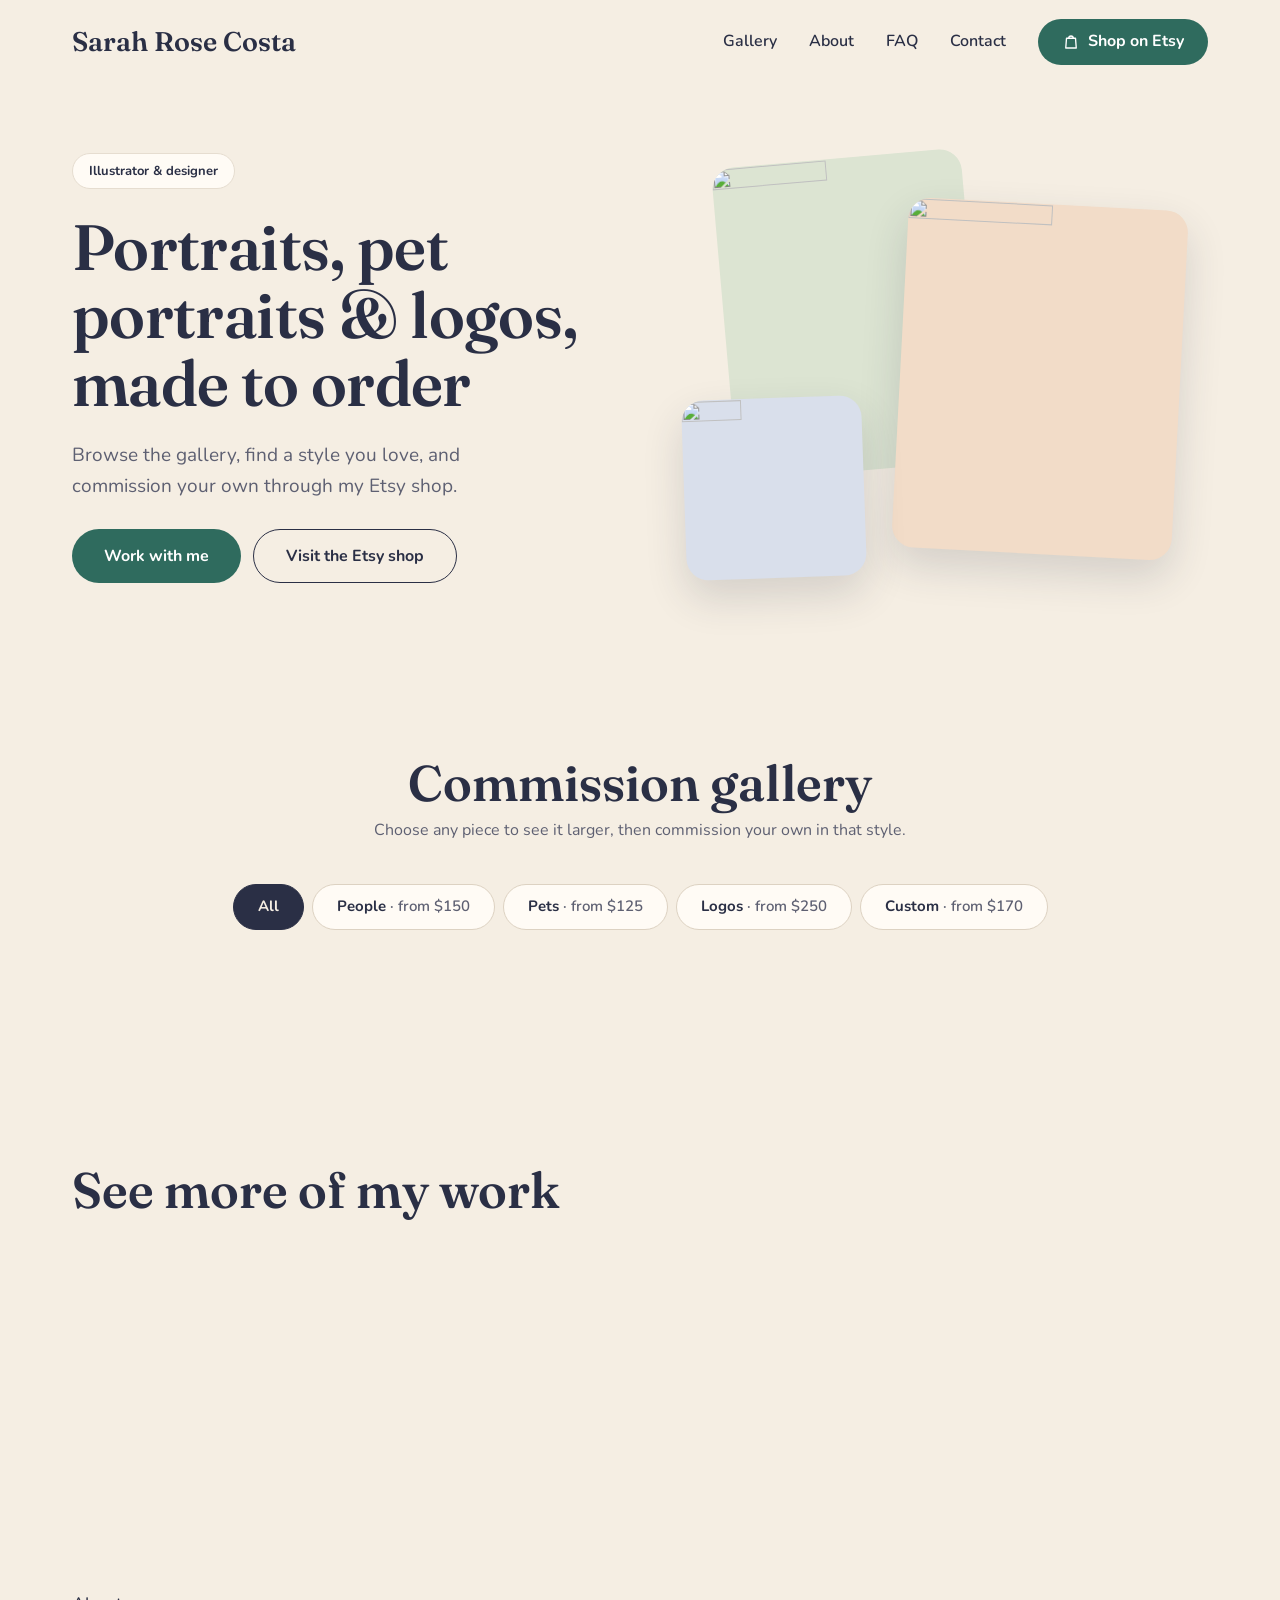
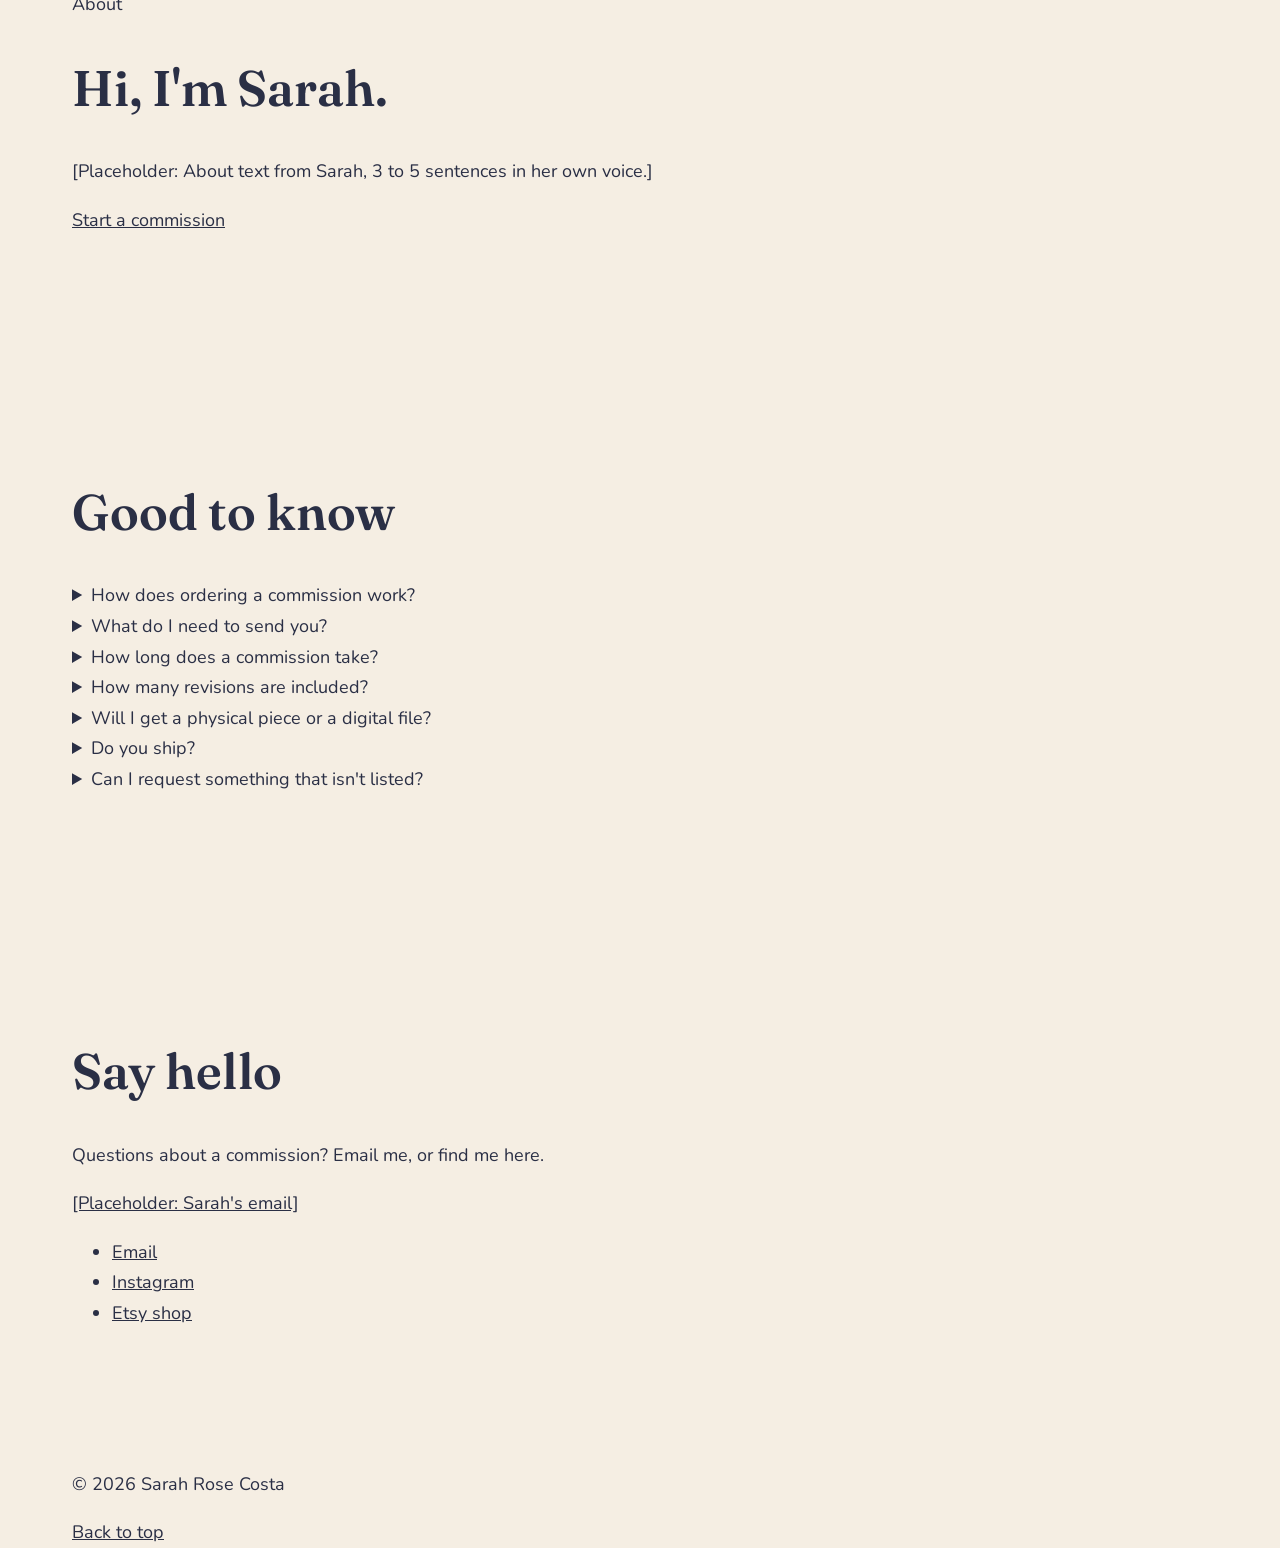
==== index.html @ 83756c1d "Milestone 7: lightbox Native <dialog> lightbox opened from gallery tiles with the filtered list. Com" ====
<!doctype html>
<html lang="en">
<head>
  <meta charset="utf-8">
  <meta name="viewport" content="width=device-width, initial-scale=1">
  <title>Sarah Rose Costa, Illustrator · Custom portraits, pet portraits &amp; logos</title>
  <meta name="description" content="Custom portraits, pet portraits and logos by illustrator Sarah Rose Costa. Browse examples and commission your own on Etsy.">
  <link rel="preconnect" href="https://fonts.googleapis.com">
  <link rel="preconnect" href="https://fonts.gstatic.com" crossorigin>
  <link rel="stylesheet" href="https://fonts.googleapis.com/css2?family=Fraunces:ital,wght@0,500;0,600;1,500&family=Nunito:wght@400;600;700&display=swap">
  <link rel="stylesheet" href="css/tokens.css">
  <link rel="stylesheet" href="css/styles.css">
  <script type="module" src="js/main.js"></script>
</head>
<body>
  <a class="skip-link" href="#gallery">Skip to gallery</a>

  <header class="site-header">
    <a class="wordmark" href="#top">Sarah Rose Costa</a>
    <button class="menu-button" type="button" aria-label="Menu" aria-expanded="false" aria-controls="site-nav">
      <svg class="icon-open" width="22" height="22" viewBox="0 0 24 24" fill="none" stroke="currentColor" stroke-width="2" stroke-linecap="round" aria-hidden="true"><path d="M4 7h16"/><path d="M4 12h16"/><path d="M4 17h16"/></svg>
      <svg class="icon-close" width="22" height="22" viewBox="0 0 24 24" fill="none" stroke="currentColor" stroke-width="2" stroke-linecap="round" aria-hidden="true"><path d="M6 6l12 12"/><path d="M18 6L6 18"/></svg>
    </button>
    <nav class="site-nav" id="site-nav" aria-label="Sections">
      <ul>
        <li><a href="#gallery">Gallery</a></li>
        <li><a href="#about">About</a></li>
        <li><a href="#faq">FAQ</a></li>
        <li><a href="#contact">Contact</a></li>
      </ul>
    </nav>
    <a class="btn btn-primary shop-link" href="#" target="_blank" rel="noopener" aria-label="Shop on Etsy (opens in a new tab)">
      <svg class="shop-extra" width="18" height="18" viewBox="0 0 24 24" fill="none" stroke="currentColor" stroke-width="1.8" stroke-linecap="round" stroke-linejoin="round" aria-hidden="true"><path d="M6 7h12l1 13H5L6 7z"/><path d="M9 7a3 3 0 0 1 6 0"/></svg>
      <span>Shop<span class="shop-extra"> on Etsy</span></span>
    </a>
  </header>

  <main>
    <!-- No id="top" here: #top links rely on the browser's built-in "top of page" -->
    <section class="hero">
      <div class="hero-text">
        <p class="eyebrow">Illustrator &amp; designer</p>
        <h1>Portraits, pet portraits &amp; logos, made to order</h1>
        <p class="hero-lead">Browse the gallery, find a style you love, and commission your own through my Etsy shop.</p>
        <div class="hero-buttons">
          <a class="btn btn-primary" href="#about">Work with me</a>
          <a class="btn btn-outline" href="#" target="_blank" rel="noopener" aria-label="Visit the Etsy shop (opens in a new tab)">Visit the Etsy shop</a>
        </div>
      </div>
      <!-- Decorative: the same pieces are in the gallery with full alt text -->
      <div class="hero-art" aria-hidden="true">
        <img src="images/hero/hero_01.webp" alt="" width="600" height="750">
        <img src="images/hero/hero_02.webp" alt="" width="600" height="750">
        <img src="images/hero/hero_03.webp" alt="" width="600" height="600">
      </div>
    </section>

    <section id="gallery" class="gallery">
      <div class="section-head">
        <h2>Commission gallery</h2>
        <p>Choose any piece to see it larger, then commission your own in that style.</p>
      </div>
      <!-- Chips and tiles are drawn by js/gallery.js. role="list" keeps the
           list announced in Safari, which drops it when list-style is none. -->
      <div class="filters" role="group" aria-label="Filter by style"></div>
      <ul class="gallery-grid" role="list"></ul>
      <!-- Must be on the page, empty, before its text changes, or screen
           readers won't announce it -->
      <p class="visually-hidden" id="gallery-status" aria-live="polite"></p>

      <p class="gallery-message" id="gallery-error" hidden>The gallery didn't load. Please refresh, or <a href="#" target="_blank" rel="noopener" aria-label="visit the Etsy shop (opens in a new tab)">visit the Etsy shop</a>.</p>
      <noscript>
        <p class="gallery-message">The gallery needs JavaScript to show. You can browse my work on <a href="#" target="_blank" rel="noopener" aria-label="my Etsy shop (opens in a new tab)">my Etsy shop</a>.</p>
      </noscript>

      <template id="tile-template">
        <li>
          <button class="tile" type="button">
            <span class="tile-art">
              <img alt="" width="600" height="600" loading="lazy">
              <span class="tile-placeholder"></span>
            </span>
            <span class="tile-caption">
              <span class="tile-text">
                <span class="tile-name"></span>
                <span class="tile-price"></span>
              </span>
              <span class="tile-view">View</span>
            </span>
          </button>
        </li>
      </template>
    </section>

    <div>
      <!-- Wavy lines either side of the heading: milestone 9 -->
      <h2>See more of my work</h2>
    </div>

    <section id="more-work" aria-roledescription="carousel" aria-label="Personal work">
      <!-- Cards from data/personal.json, arrows, dots, pause: milestone 8 -->
    </section>

    <section id="about">
      <!-- Round photo: milestone 9 -->
      <p>About</p>
      <h2>Hi, I'm Sarah.</h2>
      <p>[Placeholder: About text from Sarah, 3 to 5 sentences in her own voice.]</p>
      <a href="#gallery">Start a commission</a>
    </section>

    <section id="faq">
      <h2>Good to know</h2>
      <details>
        <summary>How does ordering a commission work?</summary>
        <p>[Placeholder: answer from Sarah.]</p>
      </details>
      <details>
        <summary>What do I need to send you?</summary>
        <p>[Placeholder: answer from Sarah.]</p>
      </details>
      <details>
        <summary>How long does a commission take?</summary>
        <p>[Placeholder: answer from Sarah.]</p>
      </details>
      <details>
        <summary>How many revisions are included?</summary>
        <p>[Placeholder: answer from Sarah.]</p>
      </details>
      <details>
        <summary>Will I get a physical piece or a digital file?</summary>
        <p>[Placeholder: answer from Sarah.]</p>
      </details>
      <details>
        <summary>Do you ship?</summary>
        <p>[Placeholder: answer from Sarah.]</p>
      </details>
      <details>
        <summary>Can I request something that isn't listed?</summary>
        <p>[Placeholder: answer from Sarah.]</p>
      </details>
    </section>

    <section id="contact">
      <h2>Say hello</h2>
      <p>Questions about a commission? Email me, or find me here.</p>
      <a href="#">[Placeholder: Sarah's email]</a>
      <ul>
        <li><a href="#">Email</a></li>
        <li><a href="#">Instagram</a></li>
        <li><a href="#">Etsy shop</a></li>
      </ul>
    </section>
  </main>

  <footer>
    <p>© 2026 Sarah Rose Costa</p>
    <a href="#top">Back to top</a>
  </footer>

  <!-- Lightbox, filled and opened by js/lightbox.js. data-shop-url is where
       Etsy buttons go when an offering has no listing link yet. -->
  <dialog class="lightbox" id="lightbox" aria-labelledby="lightbox-title" data-shop-url="#">
    <div class="lightbox-panel">
      <button class="lightbox-close" type="button" aria-label="Close" autofocus>
        <svg width="20" height="20" viewBox="0 0 24 24" fill="none" stroke="currentColor" stroke-width="2" stroke-linecap="round" aria-hidden="true"><path d="M18 6L6 18"/><path d="M6 6l12 12"/></svg>
      </button>
      <div class="lightbox-art">
        <img alt="" sizes="(min-width: 1024px) 470px, 100vw">
      </div>
      <div class="lightbox-info">
        <p class="lightbox-group"></p>
        <h2 id="lightbox-title"></h2>
        <p class="lightbox-price"></p>
        <p class="lightbox-year"></p>
        <p class="lightbox-description"></p>
        <div class="lightbox-actions"></div>
        <div class="lightbox-nav">
          <button class="lightbox-step" type="button" aria-label="Previous piece" data-step="-1">
            <svg width="18" height="18" viewBox="0 0 24 24" fill="none" stroke="currentColor" stroke-width="2" stroke-linecap="round" stroke-linejoin="round" aria-hidden="true"><path d="M15 18l-6-6 6-6"/></svg>
            Previous
          </button>
          <span class="lightbox-counter"></span>
          <button class="lightbox-step" type="button" aria-label="Next piece" data-step="1">
            Next
            <svg width="18" height="18" viewBox="0 0 24 24" fill="none" stroke="currentColor" stroke-width="2" stroke-linecap="round" stroke-linejoin="round" aria-hidden="true"><path d="M9 18l6-6-6-6"/></svg>
          </button>
        </div>
        <p class="visually-hidden" id="lightbox-status" aria-live="polite"></p>
      </div>
    </div>
  </dialog>

  <template id="etsy-button-template">
    <a class="btn btn-primary etsy-button" target="_blank" rel="noopener">
      <span class="etsy-label"></span><span class="visually-hidden"></span>
      <svg width="16" height="16" viewBox="0 0 24 24" fill="none" stroke="currentColor" stroke-width="2" stroke-linecap="round" stroke-linejoin="round" aria-hidden="true"><path d="M7 17L17 7"/><path d="M9 7h8v8"/></svg>
    </a>
  </template>
</body>
</html>
---- css/tokens.css ----
/* Design tokens: every colour, size, space, radius and shadow on the site.
   Values come from docs/SPEC.md → Design tokens. Change them here only. */

:root {
  /* Colour */
  --color-paper: #F5EEE3;
  --color-card: #FFFBF5;
  --color-ink: #2A2F45;
  --color-muted: #5E6072;
  --color-accent: #2F6B5E;
  --color-accent-hover: #27584D;
  --color-on-accent: #FFFFFF;
  --color-border: #DDD2C2;
  --color-border-soft: #E6DDD0;
  --color-band-text: #C9C3D6;
  --color-band-rule: #444A60;
  --color-backdrop: rgba(42, 47, 69, 0.9);

  /* Group tints: image placeholders and lightbox group labels */
  --tint-people: #F2DCC8;
  --tint-pets: #DCE4D2;
  --tint-logos: #D9DFEB;
  --tint-custom: #EDD8DE;
  --tint-personal: #EFE4D4;

  /* Fonts */
  --font-display: 'Fraunces', Georgia, serif;
  --font-body: 'Nunito', system-ui, sans-serif;

  /* Text sizes. Each grows in a straight line from its phone size at a
     390 px screen to its desktop size at 1280 px, then stops:
       slope     = (desktop - phone) / (1280 - 390)
       clamp()   = phone, (phone - slope × 390) + slope × 100vw, desktop
     Pixel sizes (at the default 16 px text setting) are in the comments. */
  --text-hero: clamp(2.5rem, 1.843rem + 2.697vw, 4rem);           /* 40 → 64 */
  --text-section: clamp(2.25rem, 1.867rem + 1.573vw, 3.125rem);   /* 36 → 50 */
  --text-band: clamp(2.625rem, 2.242rem + 1.573vw, 3.5rem);       /* 42 → 56 */
  --text-panel: clamp(2rem, 1.726rem + 1.124vw, 2.625rem);        /* 32 → 42 */
  --text-divider: clamp(1.625rem, 1.351rem + 1.124vw, 2.25rem);   /* 26 → 36 */
  --text-price: clamp(1.5rem, 1.39rem + 0.449vw, 1.75rem);        /* 24 → 28 */
  --text-wordmark: clamp(1.375rem, 1.238rem + 0.562vw, 1.6875rem); /* 22 → 27 */
  --text-card-title: clamp(1.0625rem, 1.035rem + 0.112vw, 1.125rem); /* 17 → 18 */
  --text-lead: clamp(1.0625rem, 1.008rem + 0.225vw, 1.1875rem);   /* 17 → 19 */
  --text-body: clamp(1rem, 0.945rem + 0.225vw, 1.125rem);         /* 16 → 18 */
  --text-body-sm: clamp(0.9375rem, 0.91rem + 0.112vw, 1rem);      /* 15 → 16 */
  --text-ui: clamp(0.9375rem, 0.91rem + 0.112vw, 1rem);           /* 15 → 16 */
  --text-chip: clamp(0.875rem, 0.848rem + 0.112vw, 0.9375rem);    /* 14 → 15 */
  --text-small: 0.8125rem;                                        /* 13 */
  --text-menu: 1.25rem;                                           /* 20, phone menu links */

  /* Spacing */
  --space-1: 4px;
  --space-2: 8px;
  --space-3: 12px;
  --space-4: 16px;
  --space-5: 24px;
  --space-6: 32px;
  --space-7: 48px;
  --space-8: 64px;

  /* Layout (phone values; wider screens below) */
  --header-h: 64px;
  --gutter: 20px;
  --section-pad: 64px;
  --grid-gap: 20px 12px; /* rows, columns */
  --content-max: 1280px;

  /* Radii */
  --radius-pill: 999px;
  --radius-tile: 16px;
  --radius-inset: 14px;
  --radius-card: 22px;
  --radius-panel: 28px;

  /* Borders and shadows */
  --border-w: 1.5px;
  --shadow-lift: 0 16px 32px rgba(42, 47, 69, 0.18);
  --shadow-float: 0 18px 40px rgba(42, 47, 69, 0.16);
  --shadow-modal: 0 30px 80px rgba(20, 22, 34, 0.35);
  --shadow-card: 0 2px 0 var(--color-border-soft);
}

/* Breakpoints are written as numbers: custom properties can't be used
   inside a media query condition. 640 = tablet, 1024 = desktop, and
   820 = the full header (nav links showing), which has its own breakpoint
   because the links fit before the rest of the desktop layout does. */

@media (min-width: 640px) {
  :root {
    --gutter: 40px;
  }
}

@media (min-width: 820px) {
  :root {
    --header-h: 84px;
  }
}

@media (min-width: 1024px) {
  :root {
    --gutter: 72px;
    --section-pad: 104px;
    --grid-gap: 24px;
    --radius-tile: 18px;
  }
}
---- css/styles.css ----
/* Base styles. Values come only from tokens.css. Phone first: wider
   layouts are added with min-width media queries. */

*,
*::before,
*::after {
  box-sizing: border-box;
}

/* The hidden attribute always wins, even over a class that sets display */
[hidden] {
  display: none !important;
}

/* Anchor links glide, unless the device asks for less motion */
@media (prefers-reduced-motion: no-preference) {
  html {
    scroll-behavior: smooth;
  }
}

/* Keyboard focus ring for everything; mouse clicks don't show it */
:focus-visible {
  outline: 2px solid var(--color-accent);
  outline-offset: 3px;
}

body {
  margin: 0;
  background: var(--color-paper);
  color: var(--color-ink);
  font-family: var(--font-body);
  font-size: var(--text-body);
  line-height: 1.7;
}

a {
  color: inherit;
}

h1,
h2 {
  font-family: var(--font-display);
  font-weight: 600;
  line-height: 1.08;
}

h1 {
  font-size: var(--text-hero);
  line-height: 1.06;
  letter-spacing: -0.01em;
}

h2 {
  font-size: var(--text-section);
}

/* Side padding is the gutter. Past 1280 px it grows, so the content stays
   in a centred 1280 px column while backgrounds still run edge to edge. */
header,
main > *,
footer {
  padding-inline: max(var(--gutter), (100% - var(--content-max)) / 2 + var(--gutter));
}

/* scroll-margin-top stops anchor jumps below the sticky header */
section {
  padding-block: var(--section-pad);
  scroll-margin-top: calc(var(--header-h) + var(--space-4));
}

/* Buttons (links styled as pills). Each use sets its own height. */
.btn {
  display: inline-flex;
  align-items: center;
  justify-content: center;
  gap: var(--space-2);
  min-height: 44px;
  padding-inline: var(--space-4);
  border-radius: var(--radius-pill);
  font-size: var(--text-ui);
  font-weight: 700;
  line-height: 1.2;
  text-decoration: none;
  transition: background-color 150ms ease, color 150ms ease;
}

.btn-primary {
  background: var(--color-accent);
  color: var(--color-on-accent);
}

.btn-primary:hover {
  background: var(--color-accent-hover);
}

.btn-outline {
  border: var(--border-w) solid var(--color-ink);
  color: var(--color-ink);
}

.btn-outline:hover {
  background: var(--color-ink);
  color: var(--color-paper);
}

@media (prefers-reduced-motion: no-preference) {
  .btn:active {
    transform: translateY(1px);
  }
}

/* Hero. One column (text, then art) until 1024 px, then two. */
.hero {
  display: grid;
  gap: var(--space-6);
  padding-block: var(--space-6) var(--space-7);
}

.hero-text {
  display: flex;
  flex-direction: column;
  align-items: flex-start;
  gap: var(--space-4);
}

.hero-text > * {
  margin: 0;
}

.eyebrow {
  padding: var(--space-2) var(--space-4);
  border: var(--border-w) solid var(--color-border-soft);
  border-radius: var(--radius-pill);
  background: var(--color-card);
  font-size: var(--text-small);
  font-weight: 700;
  line-height: 1.4;
}

.hero-lead {
  max-width: 480px;
  color: var(--color-muted);
  font-size: var(--text-lead);
  line-height: 1.6;
}

/* Stacked full width on phones, side by side from 640 px */
.hero-buttons {
  display: flex;
  flex-direction: column;
  gap: var(--space-3);
  align-self: stretch;
  margin-top: var(--space-1);
}

.hero-buttons .btn {
  min-height: 54px;
  padding-inline: var(--space-6);
}

/* The art cluster keeps one shape and scales as a whole. Positions and
   sizes are percentages of the mockup's 544 × 440 px box, so the three
   pieces overlap the same way at every width. */
.hero-art {
  position: relative;
  justify-self: center;
  width: 100%;
  max-width: 544px;
  aspect-ratio: 544 / 440;
}

/* The tint shows until the image loads (or while the file doesn't exist yet) */
.hero-art img {
  position: absolute;
  display: block;
  height: auto;
  aspect-ratio: 4 / 5;
  border-radius: var(--radius-card);
}

.hero-art img:nth-child(1) {
  left: 11.03%;
  top: 2.27%;
  width: 45.96%;
  rotate: -5deg;
  background: var(--tint-pets);
}

.hero-art img:nth-child(2) {
  left: 43.38%;
  top: 12.73%;
  width: 51.47%;
  rotate: 3deg;
  background: var(--tint-people);
  box-shadow: var(--shadow-float);
}

.hero-art img:nth-child(3) {
  left: 3.68%;
  top: 56.82%;
  width: 33.09%;
  aspect-ratio: 1;
  rotate: -2deg;
  background: var(--tint-logos);
  box-shadow: var(--shadow-float);
}

@media (min-width: 640px) {
  .hero-buttons {
    flex-direction: row;
    align-self: flex-start;
  }
}

@media (min-width: 1024px) {
  .hero {
    grid-template-columns: repeat(2, minmax(0, 1fr));
    align-items: center;
    gap: var(--space-7);
    padding-block: var(--space-8);
  }

  .hero-text {
    gap: var(--space-5);
  }
}

/* Centred heading and subline at the top of a section */
.section-head {
  display: flex;
  flex-direction: column;
  align-items: center;
  gap: var(--space-2);
  text-align: center;
}

.section-head > * {
  margin: 0;
}

.section-head p {
  color: var(--color-muted);
  font-size: var(--text-body-sm);
  line-height: 1.6;
}

/* Gallery. 2 columns, then 3 from 640 px, then 4 from 1024 px. */
.gallery {
  display: flex;
  flex-direction: column;
  gap: var(--space-5);
}

/* Filter chips: one sideways-scrolling row on phones and tablets, running
   to the screen edges. The block padding leaves room for the focus ring,
   which a scrolling box would otherwise clip. */
.filters {
  display: flex;
  gap: var(--space-2);
  margin-inline: calc(var(--gutter) * -1);
  padding: var(--space-2) var(--gutter);
  overflow-x: auto;
}

.chip {
  flex-shrink: 0;
  min-height: 44px;
  padding-inline: var(--space-4);
  border: var(--border-w) solid var(--color-border);
  border-radius: var(--radius-pill);
  background: var(--color-card);
  color: var(--color-ink);
  font: inherit;
  font-size: var(--text-chip);
  font-weight: 700;
  cursor: pointer;
  transition: border-color 150ms ease, background-color 150ms ease, color 150ms ease;
}

.chip:hover {
  border-color: var(--color-ink);
}

.chip[aria-pressed="true"] {
  border-color: var(--color-ink);
  background: var(--color-ink);
  color: var(--color-paper);
}

.chip-price {
  color: var(--color-muted);
  font-weight: 600;
}

.chip[aria-pressed="true"] .chip-price {
  color: var(--color-band-text);
}

.gallery-grid {
  display: grid;
  grid-template-columns: repeat(2, minmax(0, 1fr));
  gap: var(--grid-gap);
  margin: 0;
  padding: 0;
  list-style: none;
}

/* Tiles fade in when they appear, including when a filter brings them back.
   Only opacity changes, so this stays on with reduced motion. */
.gallery-grid > li {
  animation: fade-in 200ms ease-out;
}

@keyframes fade-in {
  from {
    opacity: 0;
  }
}

.gallery-message {
  margin: 0;
  color: var(--color-muted);
  text-align: center;
}

/* Tile: square art with the caption underneath (phones and tablets) */
.tile {
  display: flex;
  flex-direction: column;
  gap: var(--space-2);
  width: 100%;
  padding: 0;
  border: 0;
  border-radius: var(--radius-tile);
  background: none;
  color: inherit;
  font: inherit;
  text-align: left;
  cursor: pointer;
}

/* --tile-tint is set per tile by gallery.js from the offering's group */
.tile-art {
  position: relative;
  display: block;
  aspect-ratio: 1;
  overflow: hidden;
  border-radius: var(--radius-tile);
  background: var(--tile-tint);
}

.tile-art img {
  display: block;
  width: 100%;
  height: auto;
}

/* Shown only when the image file is missing */
.tile-placeholder {
  display: none;
  position: absolute;
  inset: 0;
  align-items: center;
  justify-content: center;
  padding: var(--space-3);
  color: var(--color-muted);
  font-size: var(--text-chip);
  font-weight: 600;
  text-align: center;
}

.tile.is-missing img {
  display: none;
}

.tile.is-missing .tile-placeholder {
  display: flex;
}

.tile-caption {
  display: flex;
  padding-inline: var(--space-1);
}

.tile-text {
  display: flex;
  flex-direction: column;
  min-width: 0;
}

/* Long names wrap to two lines at most, then end in "…" */
.tile-name {
  display: -webkit-box;
  -webkit-box-orient: vertical;
  -webkit-line-clamp: 2;
  overflow: hidden;
  font-size: var(--text-chip);
  font-weight: 700;
  line-height: 1.3;
}

.tile-price {
  color: var(--color-accent);
  font-size: var(--text-chip);
  font-weight: 700;
  line-height: 1.3;
}

.tile-view {
  display: none;
}

@media (min-width: 640px) {
  .gallery-grid {
    grid-template-columns: repeat(3, minmax(0, 1fr));
  }
}

@media (min-width: 1024px) {
  .gallery {
    gap: var(--space-6);
  }

  .gallery-grid {
    grid-template-columns: repeat(4, minmax(0, 1fr));
  }

  .filters {
    flex-wrap: wrap;
    justify-content: center;
    margin-inline: 0;
    padding-inline: 0;
    overflow-x: visible;
  }

  .chip {
    min-height: 46px;
    padding-inline: var(--space-5);
  }
}

/* Desktop with a mouse: the caption becomes a bar that appears on hover or
   keyboard focus. Touch screens keep the caption underneath, even when wide,
   because they can't hover. */
@media (min-width: 1024px) and (hover: hover) {
  .tile {
    position: relative;
    transition: box-shadow 200ms ease-out, translate 200ms ease-out;
  }

  .tile:hover,
  .tile:focus-visible {
    box-shadow: var(--shadow-lift);
  }

  .tile-caption {
    position: absolute;
    right: var(--space-3);
    bottom: var(--space-3);
    left: var(--space-3);
    align-items: center;
    justify-content: space-between;
    gap: var(--space-2);
    padding: var(--space-3) var(--space-4);
    border-radius: var(--radius-inset);
    background: var(--color-card);
    opacity: 0;
    transition: opacity 200ms ease-out, translate 200ms ease-out;
  }

  .tile:hover .tile-caption,
  .tile:focus-visible .tile-caption {
    opacity: 1;
  }

  .tile-name {
    display: block;
    white-space: nowrap;
    text-overflow: ellipsis;
  }

  .tile-view {
    display: block;
    flex-shrink: 0;
    font-size: var(--text-small);
    font-weight: 700;
  }
}

/* The lift and slide are movement, so they're skipped for reduced motion */
@media (min-width: 1024px) and (hover: hover) and (prefers-reduced-motion: no-preference) {
  .tile:hover,
  .tile:focus-visible {
    translate: 0 -6px;
  }

  .tile-caption {
    translate: 0 8px;
  }

  .tile:hover .tile-caption,
  .tile:focus-visible .tile-caption {
    translate: 0 0;
  }
}

/* Header. Compact (wordmark, Shop, menu button) until 820 px, then full. */
.site-header {
  position: sticky;
  top: 0;
  z-index: 10;
  display: flex;
  align-items: center;
  gap: var(--space-1);
  height: var(--header-h);
  background: var(--color-paper);
  border-bottom: 1px solid transparent;
  transition: border-color 150ms ease;
}

.site-header.is-scrolled {
  border-bottom-color: var(--color-border-soft);
}

.wordmark {
  margin-right: auto;
  font-family: var(--font-display);
  font-size: var(--text-wordmark);
  font-weight: 600;
  line-height: 1;
  text-decoration: none;
}

.menu-button {
  order: 1; /* sits after Shop on screen, but before the nav in tab order */
  display: flex;
  align-items: center;
  justify-content: center;
  width: 44px;
  height: 44px;
  margin-right: calc(var(--space-3) * -1); /* lines the icon up with the gutter */
  padding: 0;
  border: 0;
  background: none;
  color: inherit;
  cursor: pointer;
}

/* Three lines while closed, an × while open */
.menu-button[aria-expanded="true"] .icon-open,
.menu-button[aria-expanded="false"] .icon-close {
  display: none;
}

.site-nav ul {
  margin: 0;
  padding: 0;
  list-style: none;
}

.site-nav a {
  display: flex;
  align-items: center;
  min-height: 56px;
  font-size: var(--text-menu);
  font-weight: 600;
  text-decoration: none;
  transition: color 150ms ease;
}

.site-nav a:hover {
  color: var(--color-accent);
}

/* Phone menu: a panel under the header, shown while the button is expanded */
.site-nav {
  display: none;
  position: absolute;
  top: 100%;
  left: 0;
  right: 0;
  padding: var(--space-2) var(--gutter);
  background: var(--color-card);
  border-bottom: 1px solid var(--color-border-soft);
}

.site-header:has(.menu-button[aria-expanded="true"]) .site-nav {
  display: block;
}

.shop-extra {
  display: none;
}

@media (min-width: 820px) {
  .site-header {
    gap: var(--space-6);
  }

  .menu-button {
    display: none;
  }

  .site-nav,
  .site-header:has(.menu-button[aria-expanded="true"]) .site-nav {
    display: block;
    position: static;
    padding: 0;
    background: none;
    border: 0;
  }

  .site-nav ul {
    display: flex;
    gap: var(--space-6);
  }

  .site-nav a {
    min-height: 44px;
    font-size: var(--text-ui);
  }

  .shop-link {
    min-height: 46px;
    padding-inline: var(--space-5);
  }

  .shop-extra {
    display: inline;
  }
}

/* Hidden on screen, still read by screen readers */
.visually-hidden {
  position: absolute;
  width: 1px;
  height: 1px;
  margin: -1px;
  overflow: hidden;
  clip-path: inset(50%);
  white-space: nowrap;
}

/* Off screen until it receives keyboard focus */
.skip-link {
  position: absolute;
  top: var(--space-4);
  left: var(--space-4);
  padding: var(--space-3) var(--space-5);
  border-radius: var(--radius-pill);
  background: var(--color-accent);
  color: var(--color-on-accent);
  font-size: var(--text-ui);
  font-weight: 700;
  text-decoration: none;
  transform: translateY(-200%);
}

.skip-link:focus {
  transform: none;
}

/* Lightbox. Phones and tablets: a full-screen sheet that scrolls as a whole,
   art on top, Commission button pinned to the bottom. Desktop: a centred
   panel with the art left and the details right. --piece-tint is set by
   lightbox.js from the piece's group. */
html:has(.lightbox[open]) {
  overflow: hidden; /* the page behind stops scrolling */
}

.lightbox {
  width: 100%;
  max-width: none;
  height: 100%;
  max-height: none;
  margin: 0;
  padding: 0; /* so only a click on the backdrop targets the dialog itself */
  border: 0;
  background: var(--color-card);
  color: var(--color-ink);
  overflow-y: auto;
}

.lightbox::backdrop {
  background: var(--color-backdrop);
}

.lightbox-panel {
  display: flex;
  flex-direction: column;
  gap: var(--space-5);
  padding: var(--space-4) var(--gutter) 0;
}

.lightbox-close {
  position: fixed;
  top: var(--space-3);
  right: var(--space-3);
  z-index: 1;
  display: flex;
  align-items: center;
  justify-content: center;
  width: 44px;
  height: 44px;
  padding: 0;
  border: 0;
  border-radius: var(--radius-pill);
  background: var(--color-paper);
  color: var(--color-ink);
  cursor: pointer;
}

/* The whole piece, never cropped: contain letterboxes it inside the box.
   The tint shows while it loads, or if the file is missing. */
.lightbox-art {
  width: 100%;
  max-height: 65dvh;
  aspect-ratio: 4 / 5;
  overflow: hidden;
  border-radius: var(--radius-tile);
  background: var(--piece-tint);
  touch-action: pan-y pinch-zoom; /* sideways drags come to the swipe code */
}

.lightbox-art.is-loaded {
  background: var(--color-card);
}

.lightbox-art img {
  display: block;
  width: 100%;
  height: 100%;
  object-fit: contain;
}

.lightbox-art.is-missing img {
  visibility: hidden;
}

.lightbox-info {
  display: flex;
  flex-direction: column;
  gap: var(--space-4);
}

.lightbox-info > * {
  margin: 0;
}

.lightbox-group {
  align-self: flex-start;
  padding: var(--space-1) var(--space-3);
  border-radius: var(--radius-pill);
  background: var(--piece-tint);
  font-size: var(--text-small);
  font-weight: 700;
  line-height: 1.4;
}

.lightbox-info h2 {
  font-size: var(--text-panel);
}

.lightbox-price {
  color: var(--color-accent);
  font-family: var(--font-display);
  font-size: var(--text-price);
  font-weight: 600;
  line-height: 1.2;
}

.lightbox-year,
.lightbox-description,
.lightbox-note,
.lightbox-counter,
.package-note {
  color: var(--color-muted);
}

.lightbox-description {
  font-size: var(--text-body-sm);
  line-height: 1.6;
}

.lightbox-actions {
  display: flex;
  flex-direction: column;
  gap: var(--space-2);
}

/* Pinned to the bottom of the sheet while the details scroll past */
.lightbox-actions:not(.has-packages) {
  position: sticky;
  bottom: 0;
  margin-inline: calc(var(--gutter) * -1);
  padding: var(--space-3) var(--gutter);
  background: var(--color-card);
}

.etsy-button {
  min-height: 56px;
}

.lightbox-note {
  margin: 0;
  font-size: var(--text-small);
  text-align: center;
}

/* Logo pieces: a card per package, wrapping the button under the text if
   the row gets too narrow */
.package {
  display: flex;
  flex-wrap: wrap;
  align-items: center;
  justify-content: space-between;
  gap: var(--space-3);
  padding: var(--space-4);
  border: var(--border-w) solid var(--color-border-soft);
  border-radius: var(--radius-tile);
}

.package-text > * {
  margin: 0;
}

.package-name,
.package-price {
  font-family: var(--font-display);
  font-size: var(--text-card-title);
  font-weight: 600;
  line-height: 1.3;
}

.package-price {
  color: var(--color-accent);
}

.package-note {
  font-size: var(--text-small);
}

.package .etsy-button {
  min-height: 46px;
}

.lightbox-nav {
  display: flex;
  align-items: center;
  justify-content: space-between;
  gap: var(--space-3);
  padding-block: var(--space-5);
  border-top: var(--border-w) solid var(--color-border-soft);
}

.lightbox-step {
  display: inline-flex;
  align-items: center;
  gap: var(--space-1);
  min-height: 44px;
  padding-inline: var(--space-3) var(--space-4);
  border: var(--border-w) solid var(--color-border);
  border-radius: var(--radius-pill);
  background: var(--color-card);
  color: var(--color-ink);
  font: inherit;
  font-size: var(--text-chip);
  font-weight: 700;
  cursor: pointer;
  transition: border-color 150ms ease;
}

.lightbox-step:last-child {
  padding-inline: var(--space-4) var(--space-3);
}

.lightbox-step:hover {
  border-color: var(--color-ink);
}

.lightbox-counter {
  font-size: var(--text-chip);
  font-weight: 600;
}

@media (min-width: 1024px) {
  .lightbox {
    width: min(1040px, 100% - 2 * var(--gutter));
    height: min(660px, 100% - 2 * var(--space-7));
    margin: auto;
    overflow: hidden;
    border-radius: var(--radius-panel);
    box-shadow: var(--shadow-modal);
  }

  .lightbox-panel {
    flex-direction: row;
    gap: var(--space-7);
    height: 100%;
    padding: var(--space-6);
  }

  .lightbox-close {
    position: absolute;
    top: var(--space-4);
    right: var(--space-4);
  }

  /* Full panel height; the width follows from the 4:5 shape */
  .lightbox-art {
    flex-shrink: 0;
    width: auto;
    height: 100%;
    max-height: none;
  }

  /* A long description scrolls inside this column. "safe" keeps the top
     reachable when the content is taller than the column. */
  .lightbox-info {
    flex: 1;
    justify-content: safe center;
    min-width: 0;
    overflow-y: auto;
    padding-right: var(--space-4);
  }

  .lightbox-actions:not(.has-packages) {
    position: static;
    margin-inline: 0;
    padding: 0;
  }

  .lightbox-nav {
    margin-top: var(--space-4);
    padding-bottom: 0;
  }
}
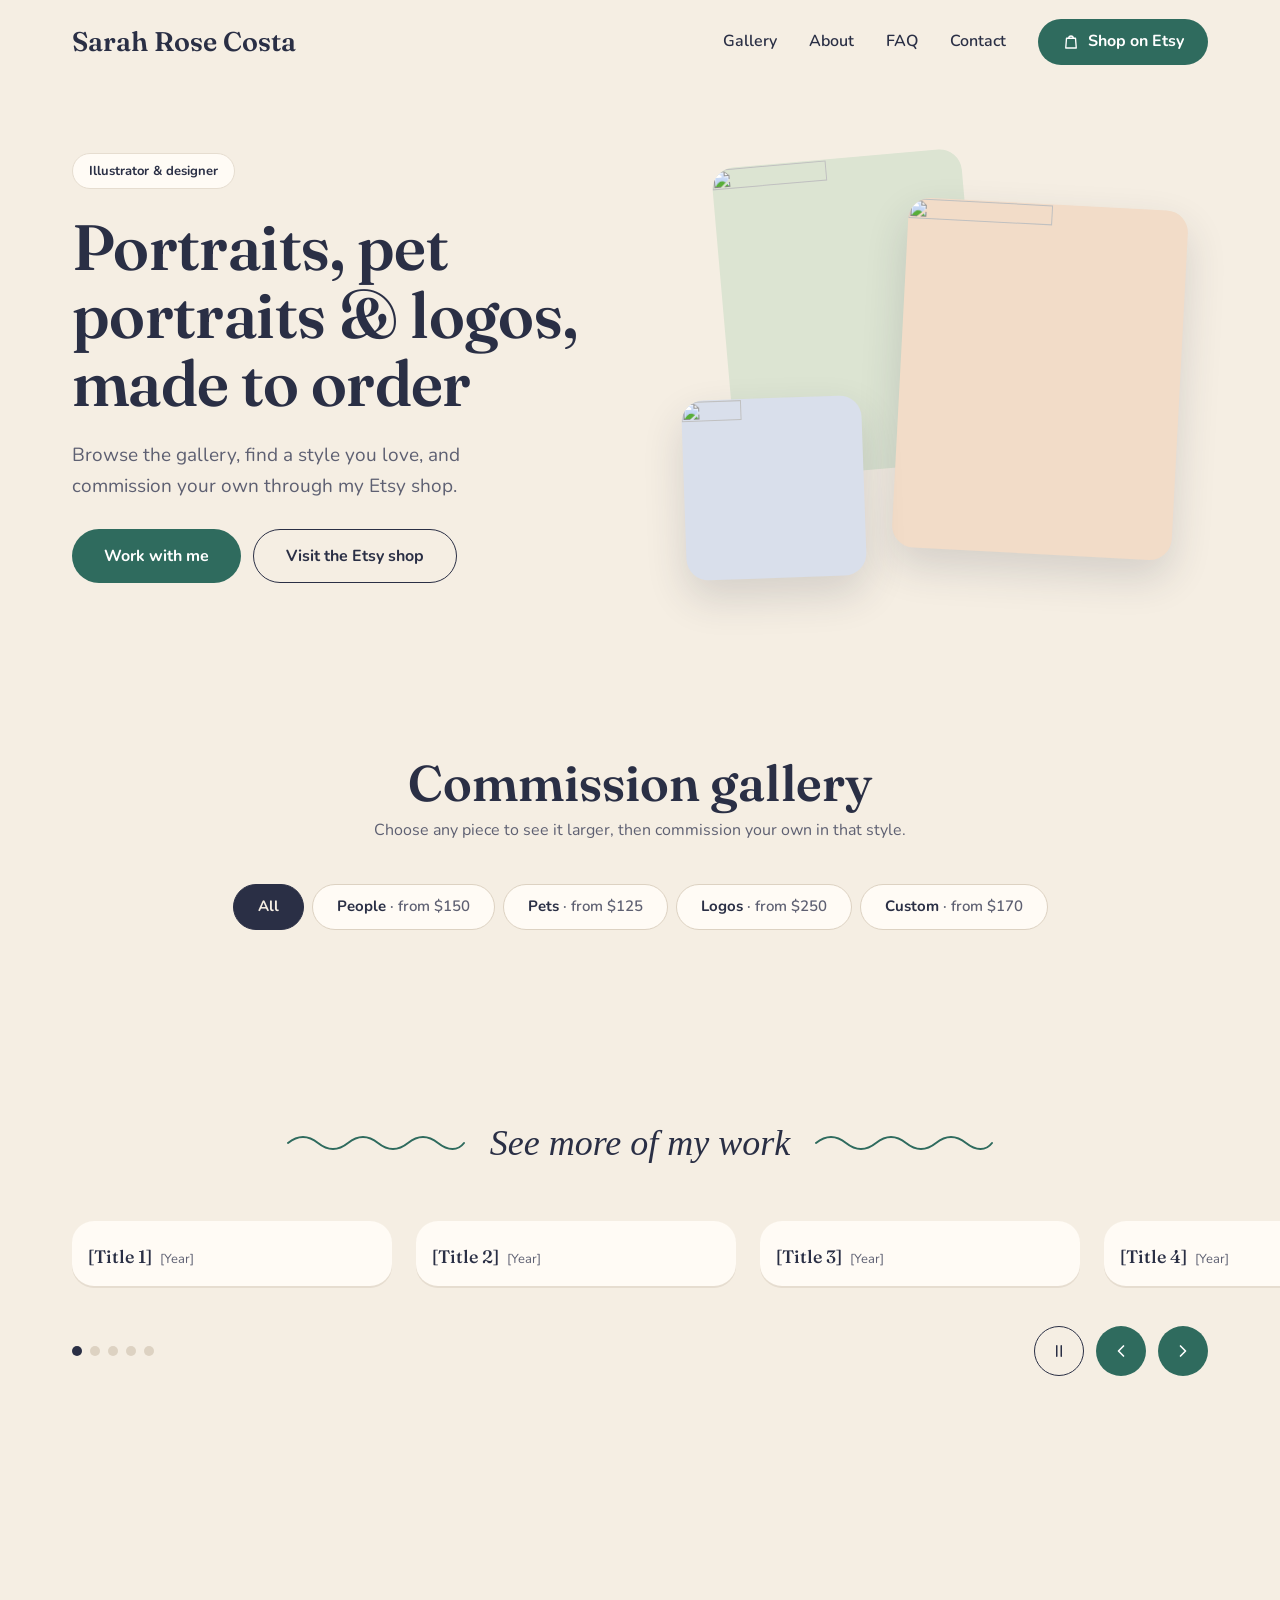
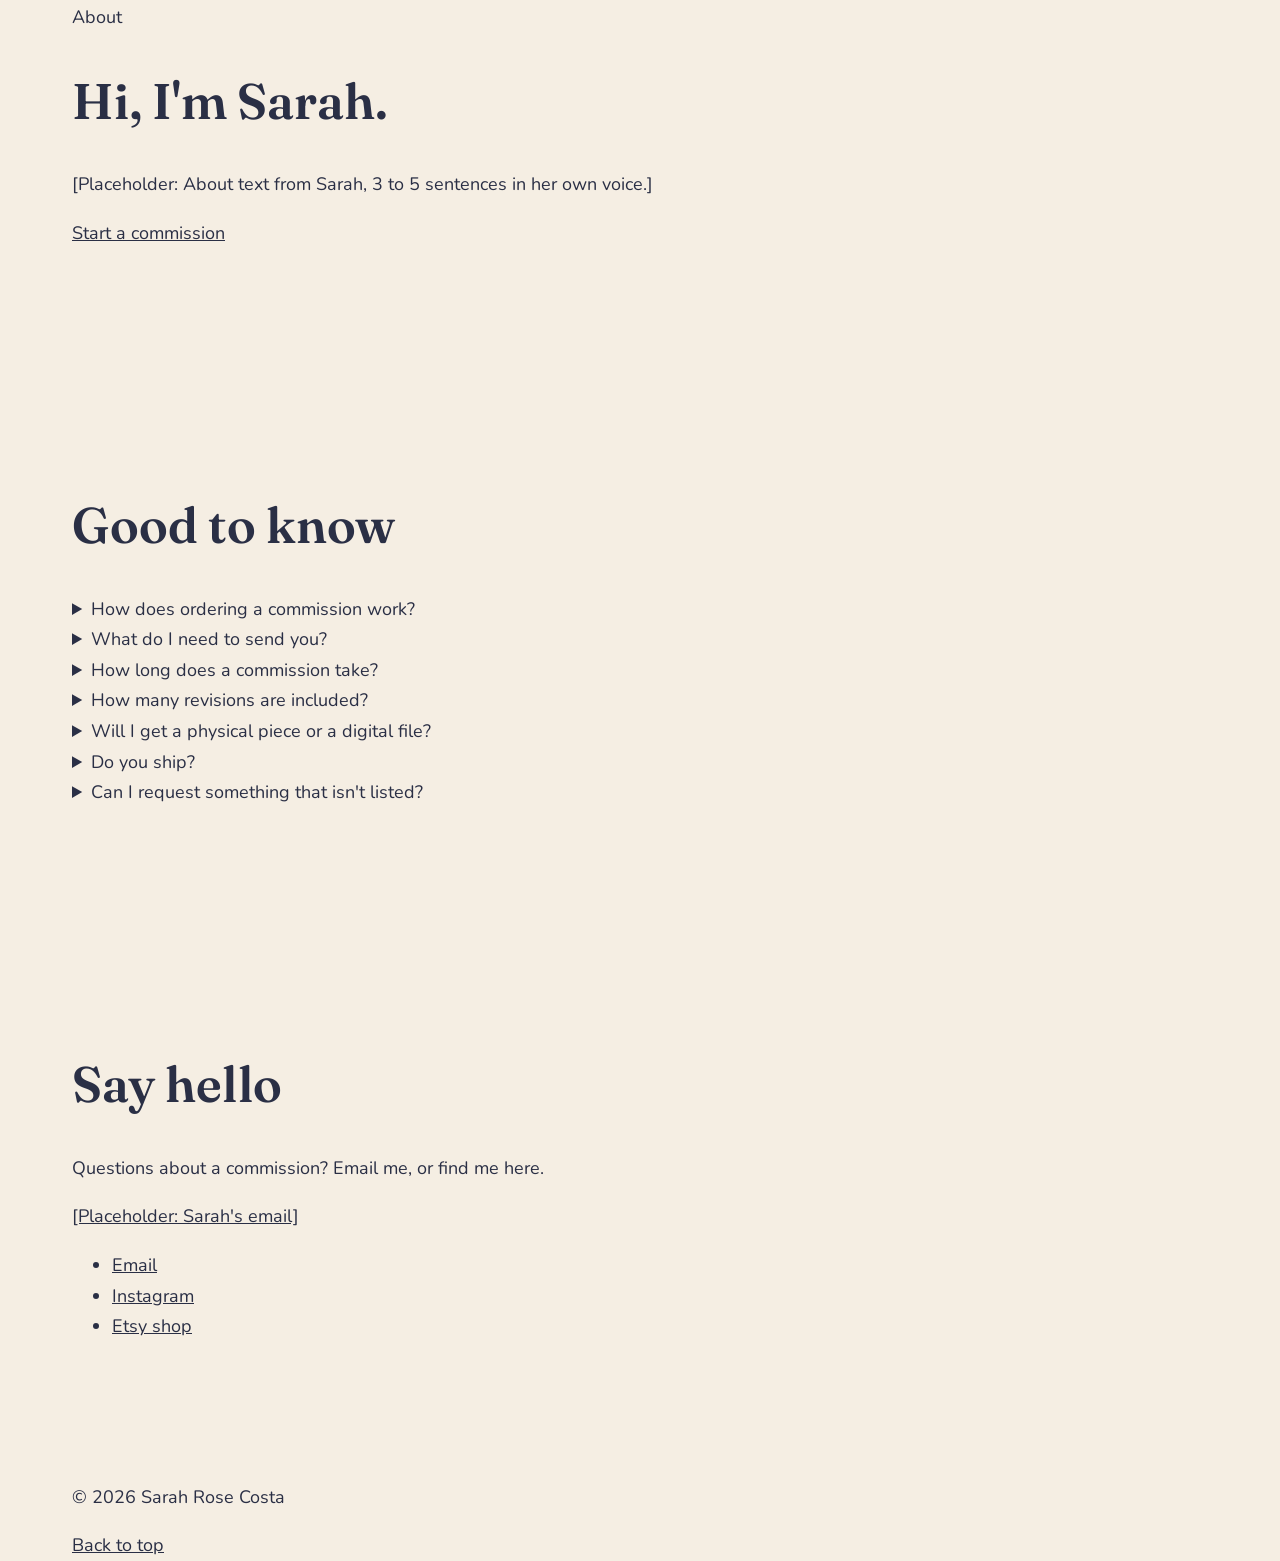
==== commit 5a009105: "Milestone 8: carousel and divider Adds data/personal.json (5 placeholders) and js/carousel.js: nativ" ====
--- a/index.html
+++ b/index.html
@@ -92,13 +92,49 @@
       </template>
     </section>
 
-    <div>
-      <!-- Wavy lines either side of the heading: milestone 9 -->
+    <!-- The divider and carousel stay hidden until js/carousel.js has
+         personal pieces to show (so also when JavaScript is off). The SVGs
+         crop rather than squash when the lines get shorter on small screens. -->
+    <div class="divider" hidden>
+      <svg class="divider-line" viewBox="0 0 180 16" preserveAspectRatio="xMaxYMid slice" fill="none" stroke="currentColor" stroke-width="2" stroke-linecap="round" aria-hidden="true"><path d="M2 8c10-8 20-8 30 0s20 8 30 0 20-8 30 0 20 8 30 0 20-8 30 0 20 8 26 0"/></svg>
       <h2>See more of my work</h2>
+      <svg class="divider-line" viewBox="0 0 180 16" preserveAspectRatio="xMinYMid slice" fill="none" stroke="currentColor" stroke-width="2" stroke-linecap="round" aria-hidden="true"><path d="M2 8c10-8 20-8 30 0s20 8 30 0 20-8 30 0 20 8 30 0 20-8 30 0 20 8 26 0"/></svg>
     </div>
 
-    <section id="more-work" aria-roledescription="carousel" aria-label="Personal work">
-      <!-- Cards from data/personal.json, arrows, dots, pause: milestone 8 -->
+    <!-- The controls come first so Pause is first in tab order; CSS shows
+         them under the cards -->
+    <section id="more-work" class="carousel" aria-roledescription="carousel" aria-label="Personal work" hidden>
+      <div class="carousel-controls">
+        <div class="carousel-dots" aria-hidden="true"></div>
+        <div class="carousel-buttons">
+          <button class="carousel-button carousel-pause" type="button" aria-label="Pause slideshow">
+            <svg class="icon-pause" width="18" height="18" viewBox="0 0 24 24" fill="none" stroke="currentColor" stroke-width="2" stroke-linecap="round" aria-hidden="true"><path d="M9 5v14"/><path d="M15 5v14"/></svg>
+            <svg class="icon-play" width="18" height="18" viewBox="0 0 24 24" fill="none" stroke="currentColor" stroke-width="2" stroke-linejoin="round" aria-hidden="true"><path d="M8 5l11 7-11 7z"/></svg>
+          </button>
+          <button class="carousel-button carousel-arrow" type="button" aria-label="Previous piece" data-step="-1">
+            <svg width="20" height="20" viewBox="0 0 24 24" fill="none" stroke="currentColor" stroke-width="2" stroke-linecap="round" stroke-linejoin="round" aria-hidden="true"><path d="M15 18l-6-6 6-6"/></svg>
+          </button>
+          <button class="carousel-button carousel-arrow" type="button" aria-label="Next piece" data-step="1">
+            <svg width="20" height="20" viewBox="0 0 24 24" fill="none" stroke="currentColor" stroke-width="2" stroke-linecap="round" stroke-linejoin="round" aria-hidden="true"><path d="M9 18l6-6-6-6"/></svg>
+          </button>
+        </div>
+      </div>
+      <ul class="carousel-track" role="list"></ul>
+      <p class="visually-hidden" id="carousel-status" aria-live="polite"></p>
+
+      <template id="card-template">
+        <li class="carousel-slide" role="group" aria-roledescription="slide">
+          <button class="card" type="button">
+            <span class="card-art">
+              <img alt="" width="600" height="750" loading="lazy">
+            </span>
+            <span class="card-caption">
+              <span class="card-title"></span>
+              <span class="card-year"></span>
+            </span>
+          </button>
+        </li>
+      </template>
     </section>
 
     <section id="about">
--- a/css/styles.css
+++ b/css/styles.css
@@ -505,6 +505,232 @@
   }
 }
 
+/* "See more of my work" with a wavy line either side. The lines shrink on
+   small screens (the SVG crops instead of squashing). */
+.divider {
+  display: flex;
+  align-items: center;
+  justify-content: center;
+  gap: var(--space-3);
+  color: var(--color-accent);
+}
+
+.divider h2 {
+  margin: 0;
+  color: var(--color-ink);
+  font-size: var(--text-divider);
+  font-style: italic;
+  font-weight: 500;
+  line-height: 1.2;
+  text-align: center;
+}
+
+/* The lines start at zero width and grow into whatever the heading leaves,
+   up to 180 px, so the heading keeps one line wherever it fits */
+.divider-line {
+  flex: 1 1 0;
+  min-width: var(--space-6);
+  max-width: 180px;
+  height: 16px;
+}
+
+/* Carousel. Cards run off the right edge (to the screen edge up to 1280 px,
+   then to the edge of the centred column). */
+.carousel {
+  display: flex;
+  flex-direction: column;
+  gap: var(--space-5);
+  padding-top: var(--space-6);
+}
+
+.carousel-controls {
+  order: 1; /* shown under the cards, but first in tab order */
+  display: flex;
+  align-items: center;
+  justify-content: space-between;
+  gap: var(--space-4);
+}
+
+/* The small negative left margin and matching padding leave room for the
+   first card's focus ring, which the scrolling box would otherwise clip */
+.carousel-track {
+  display: flex;
+  gap: var(--space-4);
+  margin: 0 calc(var(--gutter) * -1) 0 calc(var(--space-2) * -1);
+  padding: var(--space-2);
+  padding-right: 0;
+  scroll-padding-inline-start: var(--space-2);
+  list-style: none;
+  overflow-x: auto;
+  scroll-snap-type: x mandatory;
+  scrollbar-width: none; /* the arrows do this job */
+}
+
+@media (prefers-reduced-motion: no-preference) {
+  .carousel-track {
+    scroll-behavior: smooth;
+  }
+}
+
+.carousel-slide {
+  flex: 0 0 270px;
+  scroll-snap-align: start;
+}
+
+.card {
+  display: flex;
+  flex-direction: column;
+  gap: var(--space-3);
+  width: 100%;
+  padding: var(--space-3);
+  border: 0;
+  border-radius: var(--radius-card);
+  background: var(--color-card);
+  box-shadow: var(--shadow-card);
+  color: inherit;
+  font: inherit;
+  text-align: left;
+  cursor: pointer;
+}
+
+.card-art {
+  display: block;
+  aspect-ratio: 4 / 5;
+  overflow: hidden;
+  border-radius: var(--radius-inset);
+  background: var(--tint-personal);
+}
+
+.card-art img {
+  display: block;
+  width: 100%;
+  height: auto;
+}
+
+.card.is-missing img {
+  display: none;
+}
+
+.card-caption {
+  display: flex;
+  align-items: baseline;
+  justify-content: space-between;
+  gap: var(--space-2);
+  padding: 0 var(--space-1) var(--space-1);
+}
+
+.card-title {
+  min-width: 0;
+  overflow: hidden;
+  font-family: var(--font-display);
+  font-size: var(--text-card-title);
+  font-weight: 500;
+  line-height: 1.3;
+  text-overflow: ellipsis;
+  white-space: nowrap;
+}
+
+.card-year {
+  flex-shrink: 0;
+  color: var(--color-muted);
+  font-size: var(--text-small);
+}
+
+.carousel-dots {
+  display: flex;
+  gap: var(--space-2);
+}
+
+.carousel-dots span {
+  width: 9px;
+  height: 9px;
+  border-radius: var(--radius-pill);
+  background: var(--color-border);
+  transition: background-color 150ms ease;
+}
+
+.carousel-dots .is-current {
+  background: var(--color-ink);
+}
+
+.carousel-buttons {
+  display: flex;
+  gap: var(--space-2);
+}
+
+.carousel-button {
+  display: flex;
+  align-items: center;
+  justify-content: center;
+  width: 46px;
+  height: 46px;
+  padding: 0;
+  border: 0;
+  border-radius: var(--radius-pill);
+  background: var(--color-accent);
+  color: var(--color-on-accent);
+  cursor: pointer;
+  transition: background-color 150ms ease, color 150ms ease;
+}
+
+.carousel-button:hover {
+  background: var(--color-accent-hover);
+}
+
+/* Pause is an outline button; its icon swaps to "play" while paused */
+.carousel-pause {
+  border: var(--border-w) solid var(--color-ink);
+  background: none;
+  color: var(--color-ink);
+}
+
+.carousel-pause:hover {
+  background: var(--color-ink);
+  color: var(--color-paper);
+}
+
+.carousel-pause .icon-play,
+.carousel-pause.is-paused .icon-pause {
+  display: none;
+}
+
+.carousel-pause.is-paused .icon-play {
+  display: block;
+}
+
+@media (min-width: 1024px) {
+  .divider {
+    gap: var(--space-5);
+  }
+
+  .carousel {
+    gap: var(--space-6);
+    padding-top: var(--space-7);
+  }
+
+  .carousel-track {
+    gap: var(--space-5);
+  }
+
+  .carousel-slide {
+    flex-basis: 320px;
+  }
+
+  .carousel-dots span {
+    width: 10px;
+    height: 10px;
+  }
+
+  .carousel-buttons {
+    gap: var(--space-3);
+  }
+
+  .carousel-button {
+    width: 50px;
+    height: 50px;
+  }
+}
+
 /* Header. Compact (wordmark, Shop, menu button) until 820 px, then full. */
 .site-header {
   position: sticky;
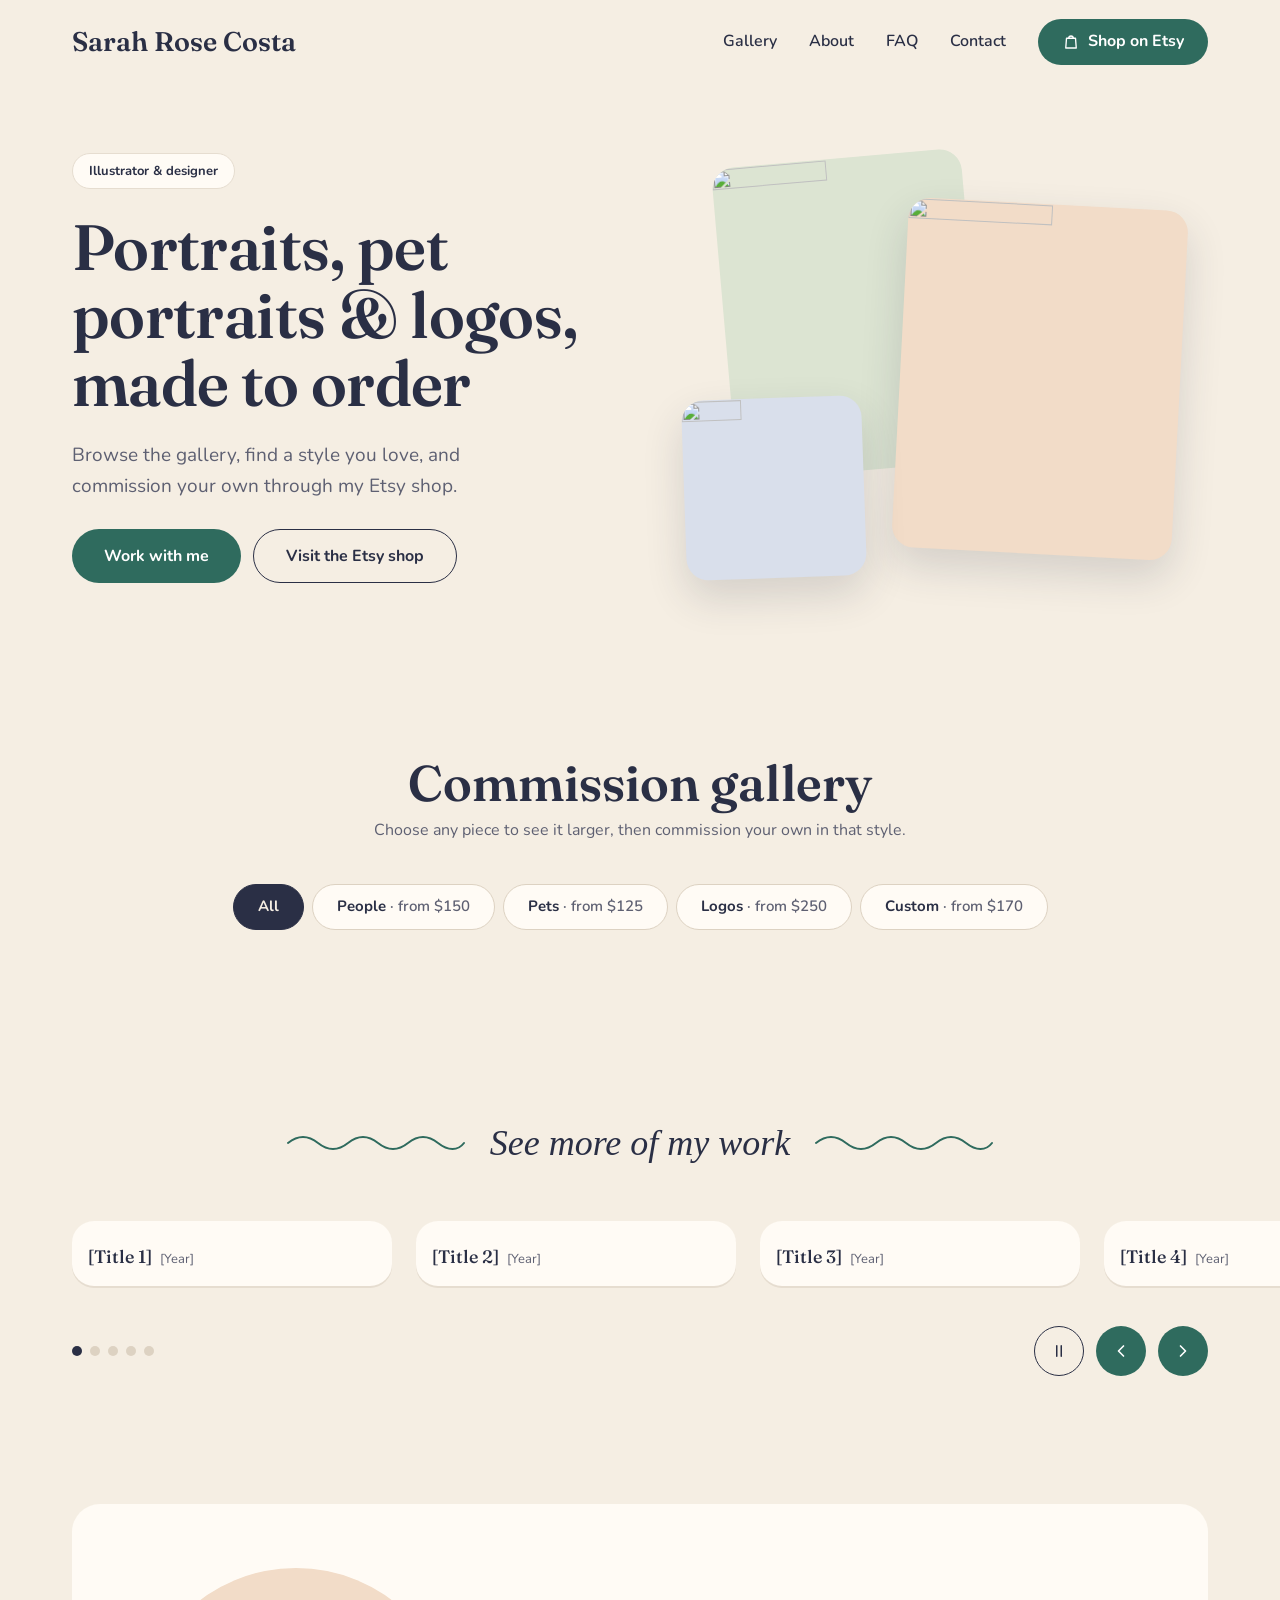
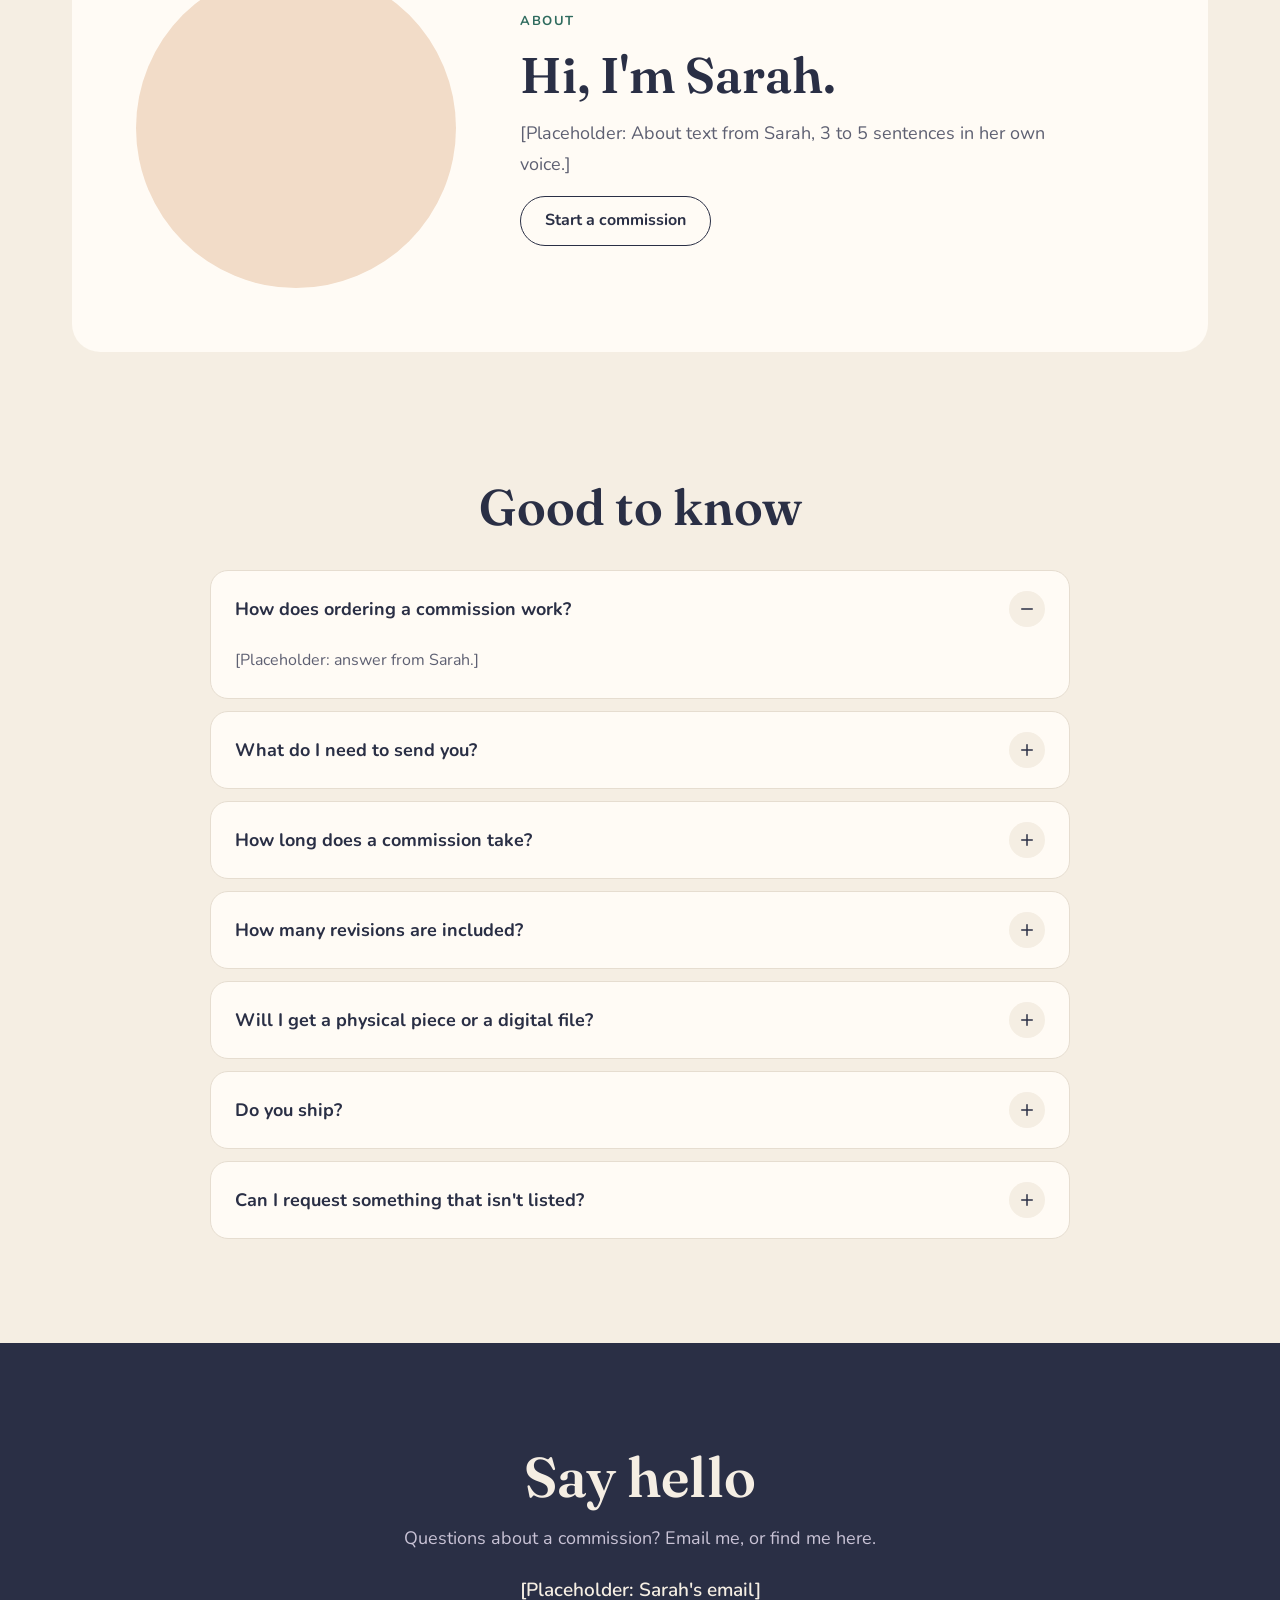
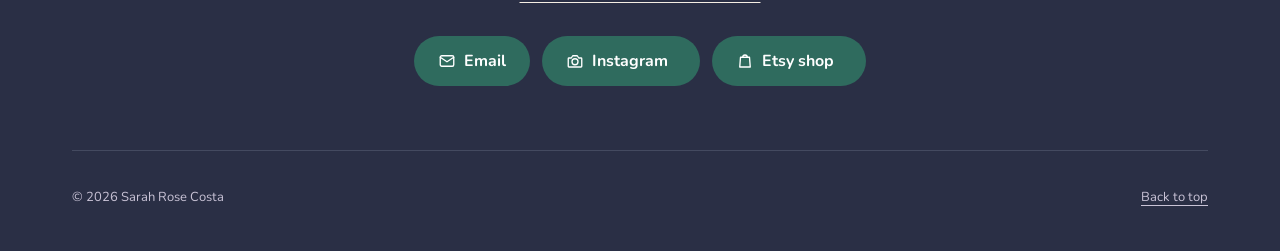
==== commit 9dd7af4b: "Milestone 9: About, FAQ, contact band and footer About card with a round photo (tint until the file " ====
--- a/index.html
+++ b/index.html
@@ -137,61 +137,87 @@
       </template>
     </section>
 
-    <section id="about">
-      <!-- Round photo: milestone 9 -->
-      <p>About</p>
-      <h2>Hi, I'm Sarah.</h2>
-      <p>[Placeholder: About text from Sarah, 3 to 5 sentences in her own voice.]</p>
-      <a href="#gallery">Start a commission</a>
-    </section>
-
-    <section id="faq">
+    <section id="about" class="about">
+      <div class="about-card">
+        <!-- The tint shows until the photo arrives -->
+        <img class="about-photo" src="images/about.webp" alt="Sarah Rose Costa" width="640" height="640" loading="lazy">
+        <div class="about-text">
+          <p class="about-label">About</p>
+          <h2>Hi, I'm Sarah.</h2>
+          <p>[Placeholder: About text from Sarah, 3 to 5 sentences in her own voice.]</p>
+          <a class="btn btn-outline" href="#gallery">Start a commission</a>
+        </div>
+      </div>
+    </section>
+
+    <!-- The plus icon's vertical stroke hides while an item is open, making
+         it a minus. The first item starts open, as in the mockup. -->
+    <section id="faq" class="faq">
       <h2>Good to know</h2>
-      <details>
-        <summary>How does ordering a commission work?</summary>
-        <p>[Placeholder: answer from Sarah.]</p>
-      </details>
-      <details>
-        <summary>What do I need to send you?</summary>
-        <p>[Placeholder: answer from Sarah.]</p>
-      </details>
-      <details>
-        <summary>How long does a commission take?</summary>
-        <p>[Placeholder: answer from Sarah.]</p>
-      </details>
-      <details>
-        <summary>How many revisions are included?</summary>
-        <p>[Placeholder: answer from Sarah.]</p>
-      </details>
-      <details>
-        <summary>Will I get a physical piece or a digital file?</summary>
-        <p>[Placeholder: answer from Sarah.]</p>
-      </details>
-      <details>
-        <summary>Do you ship?</summary>
-        <p>[Placeholder: answer from Sarah.]</p>
-      </details>
-      <details>
-        <summary>Can I request something that isn't listed?</summary>
-        <p>[Placeholder: answer from Sarah.]</p>
-      </details>
-    </section>
-
-    <section id="contact">
+      <details open>
+        <summary>How does ordering a commission work?<span class="faq-icon" aria-hidden="true"><svg width="18" height="18" viewBox="0 0 24 24" fill="none" stroke="currentColor" stroke-width="2" stroke-linecap="round"><path class="faq-plus" d="M12 5v14"/><path d="M5 12h14"/></svg></span></summary>
+        <p>[Placeholder: answer from Sarah.]</p>
+      </details>
+      <details>
+        <summary>What do I need to send you?<span class="faq-icon" aria-hidden="true"><svg width="18" height="18" viewBox="0 0 24 24" fill="none" stroke="currentColor" stroke-width="2" stroke-linecap="round"><path class="faq-plus" d="M12 5v14"/><path d="M5 12h14"/></svg></span></summary>
+        <p>[Placeholder: answer from Sarah.]</p>
+      </details>
+      <details>
+        <summary>How long does a commission take?<span class="faq-icon" aria-hidden="true"><svg width="18" height="18" viewBox="0 0 24 24" fill="none" stroke="currentColor" stroke-width="2" stroke-linecap="round"><path class="faq-plus" d="M12 5v14"/><path d="M5 12h14"/></svg></span></summary>
+        <p>[Placeholder: answer from Sarah.]</p>
+      </details>
+      <details>
+        <summary>How many revisions are included?<span class="faq-icon" aria-hidden="true"><svg width="18" height="18" viewBox="0 0 24 24" fill="none" stroke="currentColor" stroke-width="2" stroke-linecap="round"><path class="faq-plus" d="M12 5v14"/><path d="M5 12h14"/></svg></span></summary>
+        <p>[Placeholder: answer from Sarah.]</p>
+      </details>
+      <details>
+        <summary>Will I get a physical piece or a digital file?<span class="faq-icon" aria-hidden="true"><svg width="18" height="18" viewBox="0 0 24 24" fill="none" stroke="currentColor" stroke-width="2" stroke-linecap="round"><path class="faq-plus" d="M12 5v14"/><path d="M5 12h14"/></svg></span></summary>
+        <p>[Placeholder: answer from Sarah.]</p>
+      </details>
+      <details>
+        <summary>Do you ship?<span class="faq-icon" aria-hidden="true"><svg width="18" height="18" viewBox="0 0 24 24" fill="none" stroke="currentColor" stroke-width="2" stroke-linecap="round"><path class="faq-plus" d="M12 5v14"/><path d="M5 12h14"/></svg></span></summary>
+        <p>[Placeholder: answer from Sarah.]</p>
+      </details>
+      <details>
+        <summary>Can I request something that isn't listed?<span class="faq-icon" aria-hidden="true"><svg width="18" height="18" viewBox="0 0 24 24" fill="none" stroke="currentColor" stroke-width="2" stroke-linecap="round"><path class="faq-plus" d="M12 5v14"/><path d="M5 12h14"/></svg></span></summary>
+        <p>[Placeholder: answer from Sarah.]</p>
+      </details>
+    </section>
+
+    <!-- The contact band and the footer after <main> share the navy
+         background, so they read as one band -->
+    <section id="contact" class="band contact">
       <h2>Say hello</h2>
       <p>Questions about a commission? Email me, or find me here.</p>
-      <a href="#">[Placeholder: Sarah's email]</a>
-      <ul>
-        <li><a href="#">Email</a></li>
-        <li><a href="#">Instagram</a></li>
-        <li><a href="#">Etsy shop</a></li>
+      <a class="band-email" href="#">[Placeholder: Sarah's email]</a>
+      <ul class="band-links" role="list">
+        <li>
+          <a class="btn btn-primary" href="#">
+            <svg width="18" height="18" viewBox="0 0 24 24" fill="none" stroke="currentColor" stroke-width="1.8" stroke-linecap="round" stroke-linejoin="round" aria-hidden="true"><rect x="3" y="5" width="18" height="14" rx="2"/><path d="M3 7l9 6 9-6"/></svg>
+            Email
+          </a>
+        </li>
+        <li>
+          <a class="btn btn-primary" href="#" target="_blank" rel="noopener">
+            <svg width="18" height="18" viewBox="0 0 24 24" fill="none" stroke="currentColor" stroke-width="1.8" stroke-linecap="round" stroke-linejoin="round" aria-hidden="true"><path d="M4 8h3l2-3h6l2 3h3a1 1 0 0 1 1 1v10a1 1 0 0 1-1 1H4a1 1 0 0 1-1-1V9a1 1 0 0 1 1-1z"/><circle cx="12" cy="13" r="4"/></svg>
+            Instagram<span class="visually-hidden"> (opens in a new tab)</span>
+          </a>
+        </li>
+        <li>
+          <a class="btn btn-primary" href="#" target="_blank" rel="noopener">
+            <svg width="18" height="18" viewBox="0 0 24 24" fill="none" stroke="currentColor" stroke-width="1.8" stroke-linecap="round" stroke-linejoin="round" aria-hidden="true"><path d="M6 7h12l1 13H5L6 7z"/><path d="M9 7a3 3 0 0 1 6 0"/></svg>
+            Etsy shop<span class="visually-hidden"> (opens in a new tab)</span>
+          </a>
+        </li>
       </ul>
     </section>
   </main>
 
-  <footer>
-    <p>© 2026 Sarah Rose Costa</p>
-    <a href="#top">Back to top</a>
+  <footer class="band site-footer">
+    <div class="footer-inner">
+      <p>© 2026 Sarah Rose Costa</p>
+      <a href="#top">Back to top</a>
+    </div>
   </footer>
 
   <!-- Lightbox, filled and opened by js/lightbox.js. data-shop-url is where
--- a/css/styles.css
+++ b/css/styles.css
@@ -731,6 +731,286 @@
   }
 }
 
+/* About card. Stacked and centred until 1024 px, then photo left and text
+   right. About, FAQ and contact sit close together, as in the mockup, so
+   their top padding is shorter than the standard section padding. */
+.about {
+  padding-top: var(--space-2);
+}
+
+.about-card {
+  display: flex;
+  flex-direction: column;
+  align-items: center;
+  gap: var(--space-4);
+  padding: var(--space-6) var(--space-5);
+  border-radius: var(--radius-panel);
+  background: var(--color-card);
+  text-align: center;
+}
+
+/* A square photo made round, so nothing is cropped. Transparent text hides
+   the alt text the browser draws if the file is missing; screen readers
+   still read it. */
+.about-photo {
+  flex-shrink: 0;
+  width: 200px;
+  height: auto;
+  aspect-ratio: 1;
+  border-radius: var(--radius-pill);
+  background: var(--tint-people);
+  color: transparent;
+}
+
+.about-text {
+  display: flex;
+  flex-direction: column;
+  align-items: center;
+  gap: var(--space-4);
+}
+
+.about-text > * {
+  margin: 0;
+}
+
+.about-label {
+  color: var(--color-accent);
+  font-size: var(--text-small);
+  font-weight: 700;
+  letter-spacing: 0.12em;
+  text-transform: uppercase;
+}
+
+.about-text h2 + p {
+  max-width: 560px;
+  color: var(--color-muted);
+}
+
+.about .btn {
+  min-height: 48px;
+  padding-inline: var(--space-5);
+}
+
+/* FAQ: native <details>, styled as cards */
+.faq {
+  display: flex;
+  flex-direction: column;
+  align-items: center;
+  gap: var(--space-3);
+  padding-top: var(--space-2);
+}
+
+.faq h2 {
+  margin: 0 0 var(--space-3);
+  text-align: center;
+}
+
+.faq details {
+  width: 100%;
+  max-width: 860px;
+  padding-inline: var(--space-4);
+  border: var(--border-w) solid var(--color-border-soft);
+  border-radius: var(--radius-tile);
+  background: var(--color-card);
+}
+
+/* list-style removes the default ▶ marker; Safari needs the second rule */
+.faq summary {
+  display: flex;
+  align-items: center;
+  justify-content: space-between;
+  gap: var(--space-4);
+  min-height: 68px;
+  padding-block: var(--space-3);
+  font-size: var(--text-body);
+  font-weight: 700;
+  line-height: 1.35;
+  list-style: none;
+  cursor: pointer;
+}
+
+.faq summary::-webkit-details-marker {
+  display: none;
+}
+
+.faq-icon {
+  display: flex;
+  flex-shrink: 0;
+  align-items: center;
+  justify-content: center;
+  width: 34px;
+  height: 34px;
+  border-radius: var(--radius-pill);
+  background: var(--color-paper);
+}
+
+.faq details[open] .faq-plus {
+  display: none;
+}
+
+.faq details p {
+  max-width: 700px;
+  margin: 0;
+  padding-bottom: var(--space-5);
+  color: var(--color-muted);
+  font-size: var(--text-body-sm);
+  line-height: 1.7;
+}
+
+/* Navy contact band and footer. The teal focus ring is too faint on navy
+   (about 2:1), so it turns cream here (about 11:1). */
+.band {
+  background: var(--color-ink);
+  color: var(--color-paper);
+}
+
+.band :focus-visible {
+  outline-color: var(--color-paper);
+}
+
+.contact {
+  display: flex;
+  flex-direction: column;
+  align-items: center;
+  gap: var(--space-4);
+  padding-bottom: 0; /* the footer carries on the band */
+  text-align: center;
+}
+
+.contact > * {
+  margin: 0;
+}
+
+.contact h2 {
+  font-size: var(--text-band);
+}
+
+.contact p {
+  color: var(--color-band-text);
+  line-height: 1.6;
+}
+
+.band-email {
+  display: inline-flex;
+  align-items: center;
+  min-height: 44px;
+  font-size: var(--text-lead);
+  font-weight: 600;
+  text-underline-offset: 6px;
+}
+
+/* Stacked full width on phones, a row from 640 px */
+.band-links {
+  display: flex;
+  flex-direction: column;
+  align-self: stretch;
+  gap: var(--space-3);
+  margin-top: var(--space-2);
+  padding: 0;
+  list-style: none;
+}
+
+.band-links .btn {
+  width: 100%;
+  min-height: 52px;
+}
+
+/* Padding, not a margin on the inner line: a child's top margin would slip
+   out through the footer and leave a paper-coloured gap in the band */
+.site-footer {
+  padding-block: var(--space-7) var(--space-6);
+}
+
+.footer-inner {
+  display: flex;
+  flex-wrap: wrap;
+  align-items: center;
+  justify-content: space-between;
+  gap: var(--space-4);
+  padding-top: var(--space-4);
+  border-top: 1px solid var(--color-band-rule);
+  color: var(--color-band-text);
+  font-size: var(--text-small);
+}
+
+.footer-inner p {
+  margin: 0;
+}
+
+.footer-inner a {
+  display: inline-flex;
+  align-items: center;
+  min-height: 44px;
+  text-underline-offset: 4px;
+}
+
+@media (min-width: 640px) {
+  .band-links {
+    flex-direction: row;
+    align-self: center;
+  }
+
+  .band-links .btn {
+    width: auto;
+    min-height: 50px;
+    padding-inline: var(--space-5);
+  }
+}
+
+@media (min-width: 1024px) {
+  .about {
+    padding-top: var(--space-5);
+  }
+
+  .about-card {
+    flex-direction: row;
+    gap: var(--space-8);
+    padding: var(--space-8);
+    text-align: left;
+  }
+
+  .about-photo {
+    width: 320px;
+  }
+
+  .about-text {
+    align-items: flex-start;
+  }
+
+  .about .btn {
+    min-height: 50px;
+  }
+
+  .faq {
+    padding-top: var(--space-5);
+  }
+
+  .faq h2 {
+    margin-bottom: var(--space-5);
+  }
+
+  .faq details {
+    padding-inline: var(--space-5);
+  }
+
+  .faq summary {
+    min-height: 76px;
+  }
+
+  .faq-icon {
+    width: 36px;
+    height: 36px;
+  }
+
+  .site-footer {
+    padding-top: var(--space-8);
+  }
+
+  .footer-inner {
+    padding-top: var(--space-5);
+  }
+}
+
 /* Header. Compact (wordmark, Shop, menu button) until 820 px, then full. */
 .site-header {
   position: sticky;
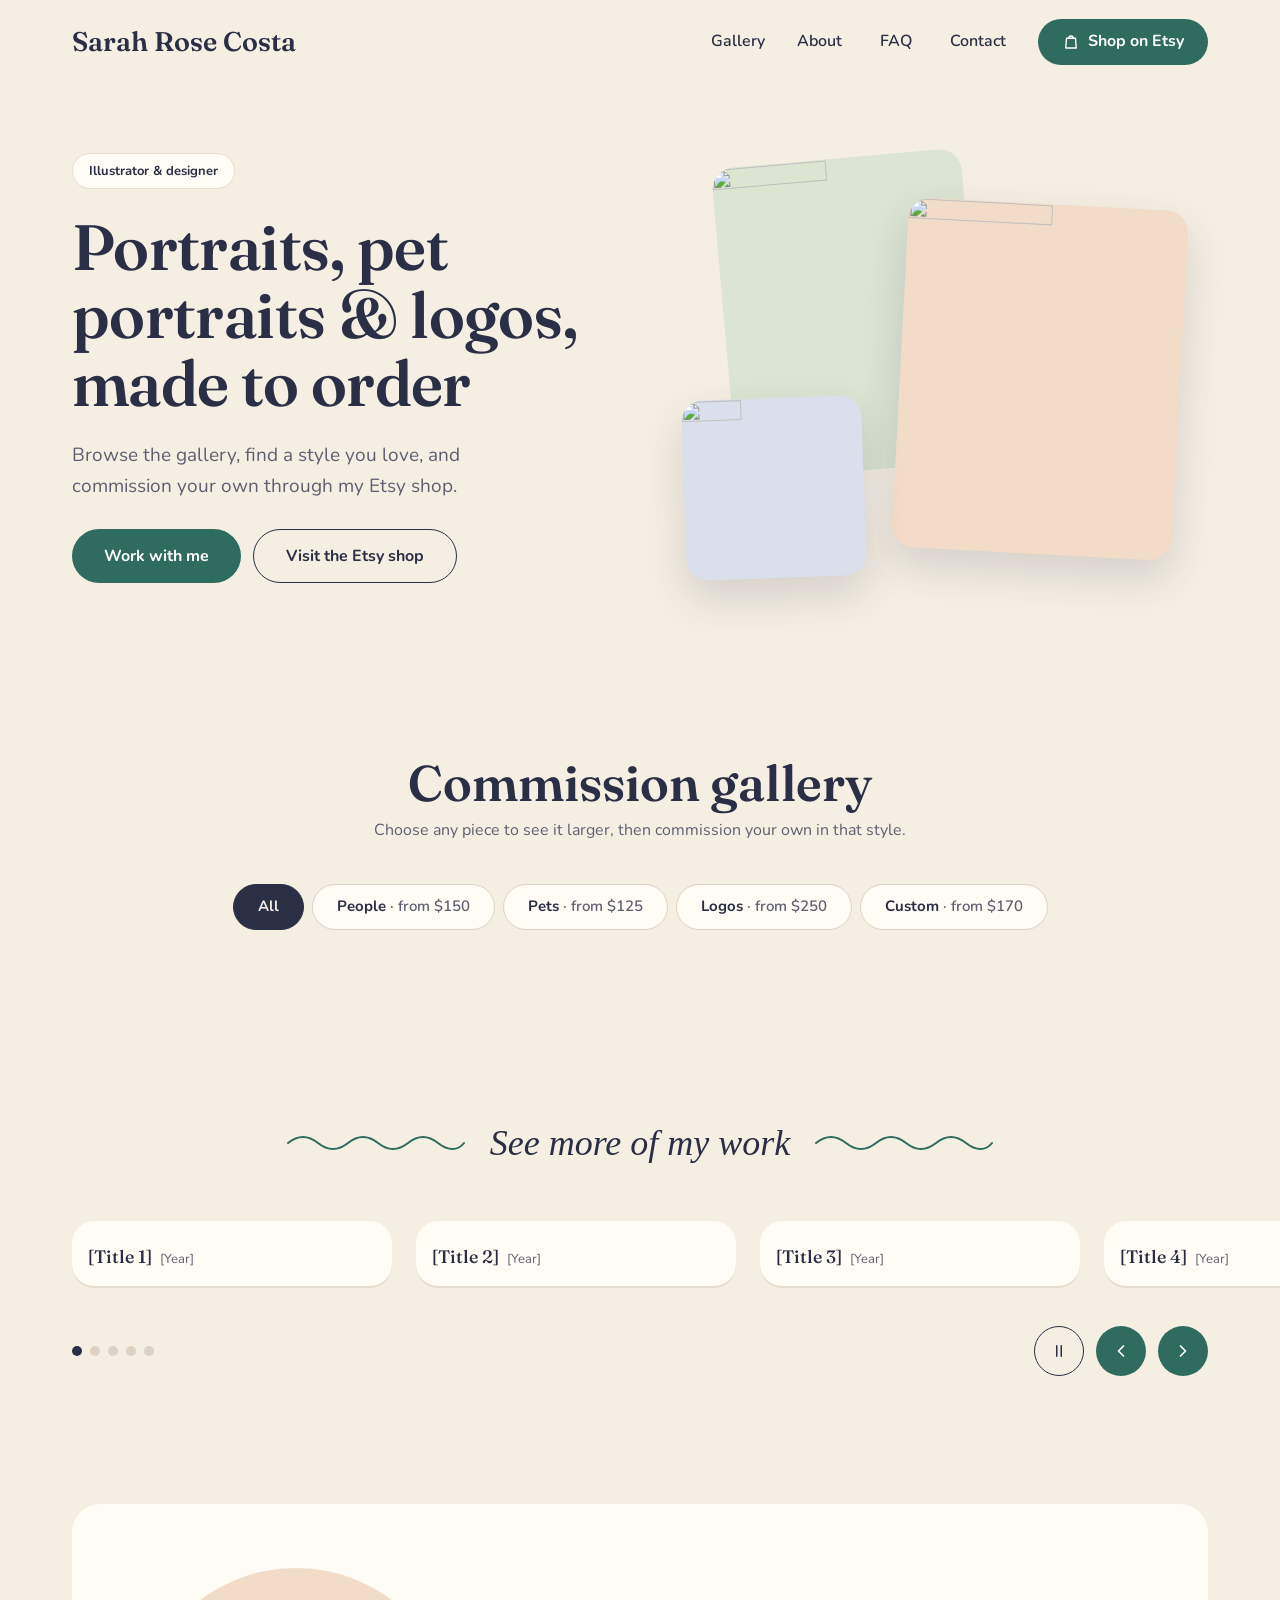
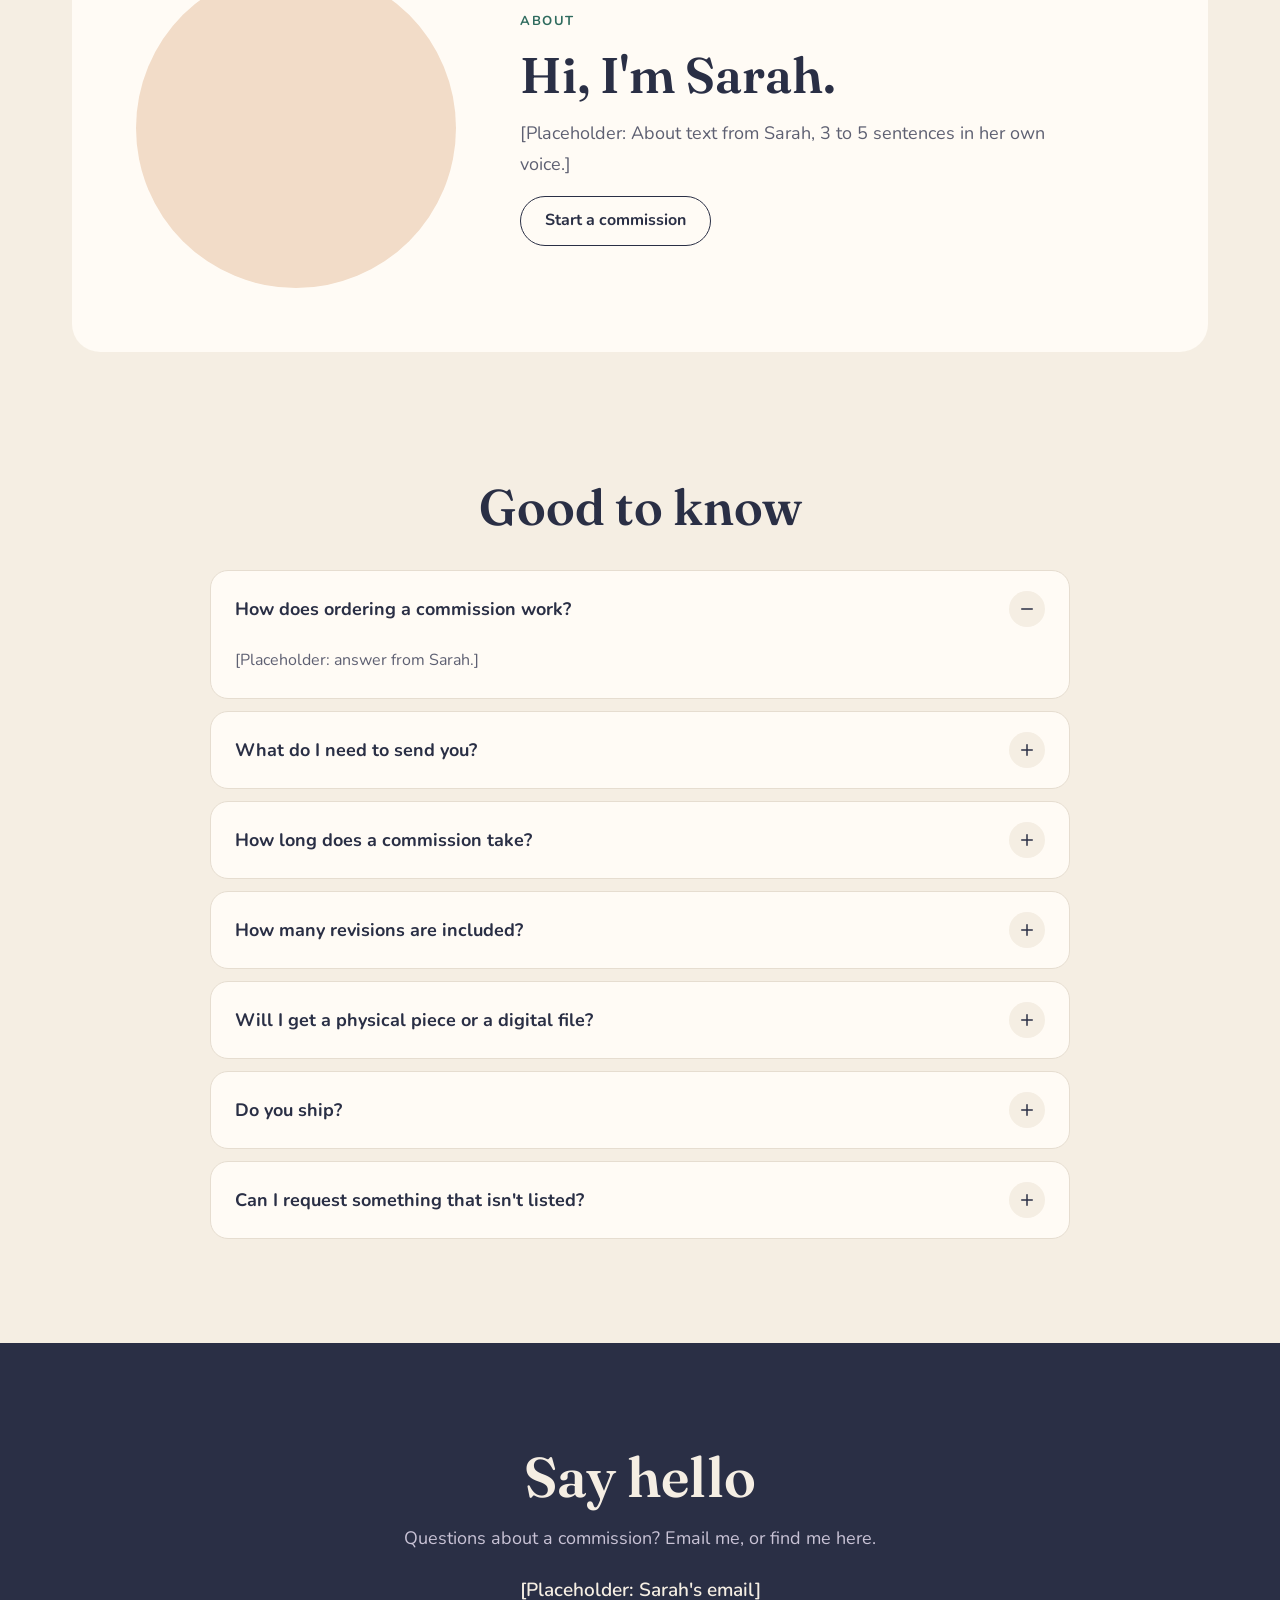
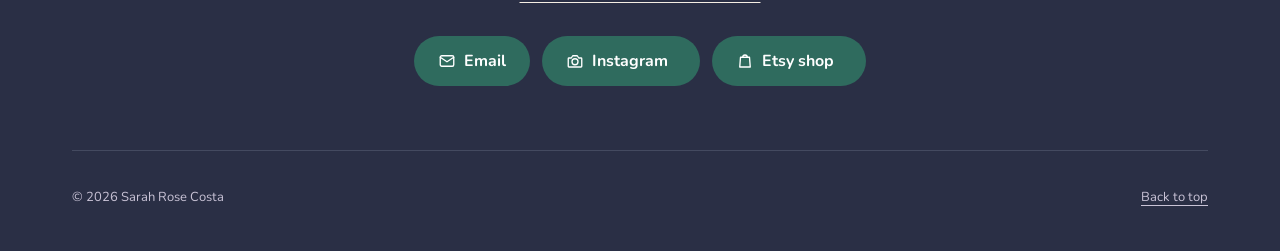
==== commit 4dcb966b: "Milestone 12, part 1: accessibility fixes Audit of structure, contrast and keyboard use. Fixes the s" ====
--- a/index.html
+++ b/index.html
@@ -119,11 +119,13 @@
           </button>
         </div>
       </div>
-      <ul class="carousel-track" role="list"></ul>
+      <!-- Plain divs, not a list: each slide needs role="group" for "2 of 5",
+           and a list may only contain list items -->
+      <div class="carousel-track"></div>
       <p class="visually-hidden" id="carousel-status" aria-live="polite"></p>
 
       <template id="card-template">
-        <li class="carousel-slide" role="group" aria-roledescription="slide">
+        <div class="carousel-slide" role="group" aria-roledescription="slide">
           <button class="card" type="button">
             <span class="card-art">
               <img alt="" width="600" height="750" loading="lazy">
@@ -133,7 +135,7 @@
               <span class="card-year"></span>
             </span>
           </button>
-        </li>
+        </div>
       </template>
     </section>
 
--- a/css/styles.css
+++ b/css/styles.css
@@ -63,10 +63,15 @@
   padding-inline: max(var(--gutter), (100% - var(--content-max)) / 2 + var(--gutter));
 }
 
-/* scroll-margin-top stops anchor jumps below the sticky header */
+/* The sticky header covers the top of the window, so anything the browser
+   scrolls into view (anchor jumps, keyboard focus, the skip link's target)
+   stops below it instead of underneath it */
+html {
+  scroll-padding-top: calc(var(--header-h) + var(--space-4));
+}
+
 section {
   padding-block: var(--section-pad);
-  scroll-margin-top: calc(var(--header-h) + var(--space-4));
 }
 
 /* Buttons (links styled as pills). Each use sets its own height. */
@@ -252,8 +257,8 @@
   gap: var(--space-5);
 }
 
-/* Filter chips: one sideways-scrolling row on phones and tablets, running
-   to the screen edges. The block padding leaves room for the focus ring,
+/* Filter chips: one sideways-scrolling row on phones, running to the
+   screen edges; they wrap from 640 px. The block padding leaves room for the focus ring,
    which a scrolling box would otherwise clip. */
 .filters {
   display: flex;
@@ -350,10 +355,17 @@
   background: var(--tile-tint);
 }
 
+/* Invisible until loaded (gallery.js adds is-loaded), then it fades in over
+   the tint; the fade itself is in the motion block at the end of the file */
 .tile-art img {
   display: block;
   width: 100%;
   height: auto;
+  opacity: 0;
+}
+
+.tile.is-loaded .tile-art img {
+  opacity: 1;
 }
 
 /* Shown only when the image file is missing */
@@ -415,23 +427,24 @@
   .gallery-grid {
     grid-template-columns: repeat(3, minmax(0, 1fr));
   }
-}
-
-@media (min-width: 1024px) {
-  .gallery {
-    gap: var(--space-6);
-  }
-
-  .gallery-grid {
-    grid-template-columns: repeat(4, minmax(0, 1fr));
-  }
-
+
+  /* Tablets and up have room to wrap the chips instead of scrolling */
   .filters {
     flex-wrap: wrap;
     justify-content: center;
     margin-inline: 0;
     padding-inline: 0;
     overflow-x: visible;
+  }
+}
+
+@media (min-width: 1024px) {
+  .gallery {
+    gap: var(--space-6);
+  }
+
+  .gallery-grid {
+    grid-template-columns: repeat(4, minmax(0, 1fr));
   }
 
   .chip {
@@ -560,7 +573,6 @@
   padding: var(--space-2);
   padding-right: 0;
   scroll-padding-inline-start: var(--space-2);
-  list-style: none;
   overflow-x: auto;
   scroll-snap-type: x mandatory;
   scrollbar-width: none; /* the arrows do this job */
@@ -605,6 +617,11 @@
   display: block;
   width: 100%;
   height: auto;
+  opacity: 0;
+}
+
+.card.is-loaded .card-art img {
+  opacity: 1;
 }
 
 .card.is-missing img {
@@ -1029,13 +1046,23 @@
   border-bottom-color: var(--color-border-soft);
 }
 
+/* min-height makes the whole 44 px band tappable, not just the text */
 .wordmark {
+  display: inline-flex;
+  align-items: center;
+  min-height: 44px;
   margin-right: auto;
   font-family: var(--font-display);
   font-size: var(--text-wordmark);
   font-weight: 600;
   line-height: 1;
   text-decoration: none;
+}
+
+/* flex-shrink: 0 stops a wrapping wordmark squeezing the buttons below 44 px */
+.menu-button,
+.shop-link {
+  flex-shrink: 0;
 }
 
 .menu-button {
@@ -1122,7 +1149,10 @@
     gap: var(--space-6);
   }
 
+  /* min-width keeps short links like "FAQ" at least 44 px wide */
   .site-nav a {
+    justify-content: center;
+    min-width: 44px;
     min-height: 44px;
     font-size: var(--text-ui);
   }
@@ -1148,9 +1178,11 @@
   white-space: nowrap;
 }
 
-/* Off screen until it receives keyboard focus */
+/* Off screen until it receives keyboard focus. The z-index puts it above
+   the sticky header (10), which would otherwise cover it. */
 .skip-link {
   position: absolute;
+  z-index: 20;
   top: var(--space-4);
   left: var(--space-4);
   padding: var(--space-3) var(--space-5);
@@ -1238,6 +1270,11 @@
   width: 100%;
   height: 100%;
   object-fit: contain;
+  opacity: 0;
+}
+
+.lightbox-art.is-loaded img {
+  opacity: 1;
 }
 
 .lightbox-art.is-missing img {
@@ -1442,3 +1479,72 @@
     padding-bottom: 0;
   }
 }
+
+/* Lightbox open and close. A <dialog> jumps between display: none and
+   shown, so it needs two newer tools to animate:
+   - @starting-style gives the values to animate *from* as it opens
+   - allow-discrete (with overlay) keeps it on screen while it closes;
+     that part is Chromium-only for now, so other browsers close instantly
+   Opening uses the [open] rules' timing; closing uses the plain ones.
+   These base values are the reduced-motion version: a 100 ms fade. */
+.lightbox,
+.lightbox::backdrop {
+  opacity: 0;
+  transition-property: opacity, scale, display, overlay;
+  transition-duration: 100ms;
+  transition-timing-function: ease-in;
+  transition-behavior: allow-discrete;
+}
+
+.lightbox[open],
+.lightbox[open]::backdrop {
+  opacity: 1;
+}
+
+@starting-style {
+  .lightbox[open],
+  .lightbox[open]::backdrop {
+    opacity: 0;
+  }
+}
+
+/* Motion allowed: the panel also grows from 97%. It rests at scale: none,
+   not 1, because any scale would make the dialog the frame for its fixed
+   close button, and on phones the button would scroll away. */
+@media (prefers-reduced-motion: no-preference) {
+  .lightbox,
+  .lightbox::backdrop {
+    transition-duration: 160ms;
+  }
+
+  .lightbox {
+    scale: 0.97;
+  }
+
+  .lightbox[open] {
+    scale: none;
+  }
+
+  .lightbox[open],
+  .lightbox[open]::backdrop {
+    transition-duration: 220ms;
+    transition-timing-function: cubic-bezier(0.2, 0.8, 0.2, 1);
+  }
+
+  @starting-style {
+    .lightbox[open] {
+      scale: 0.97;
+    }
+  }
+
+  /* Images fade in over their tint once loaded; with reduced motion they
+     simply appear */
+  .tile-art img,
+  .card-art img {
+    transition: opacity 200ms ease-out;
+  }
+
+  .lightbox-art img {
+    transition: opacity 180ms ease;
+  }
+}
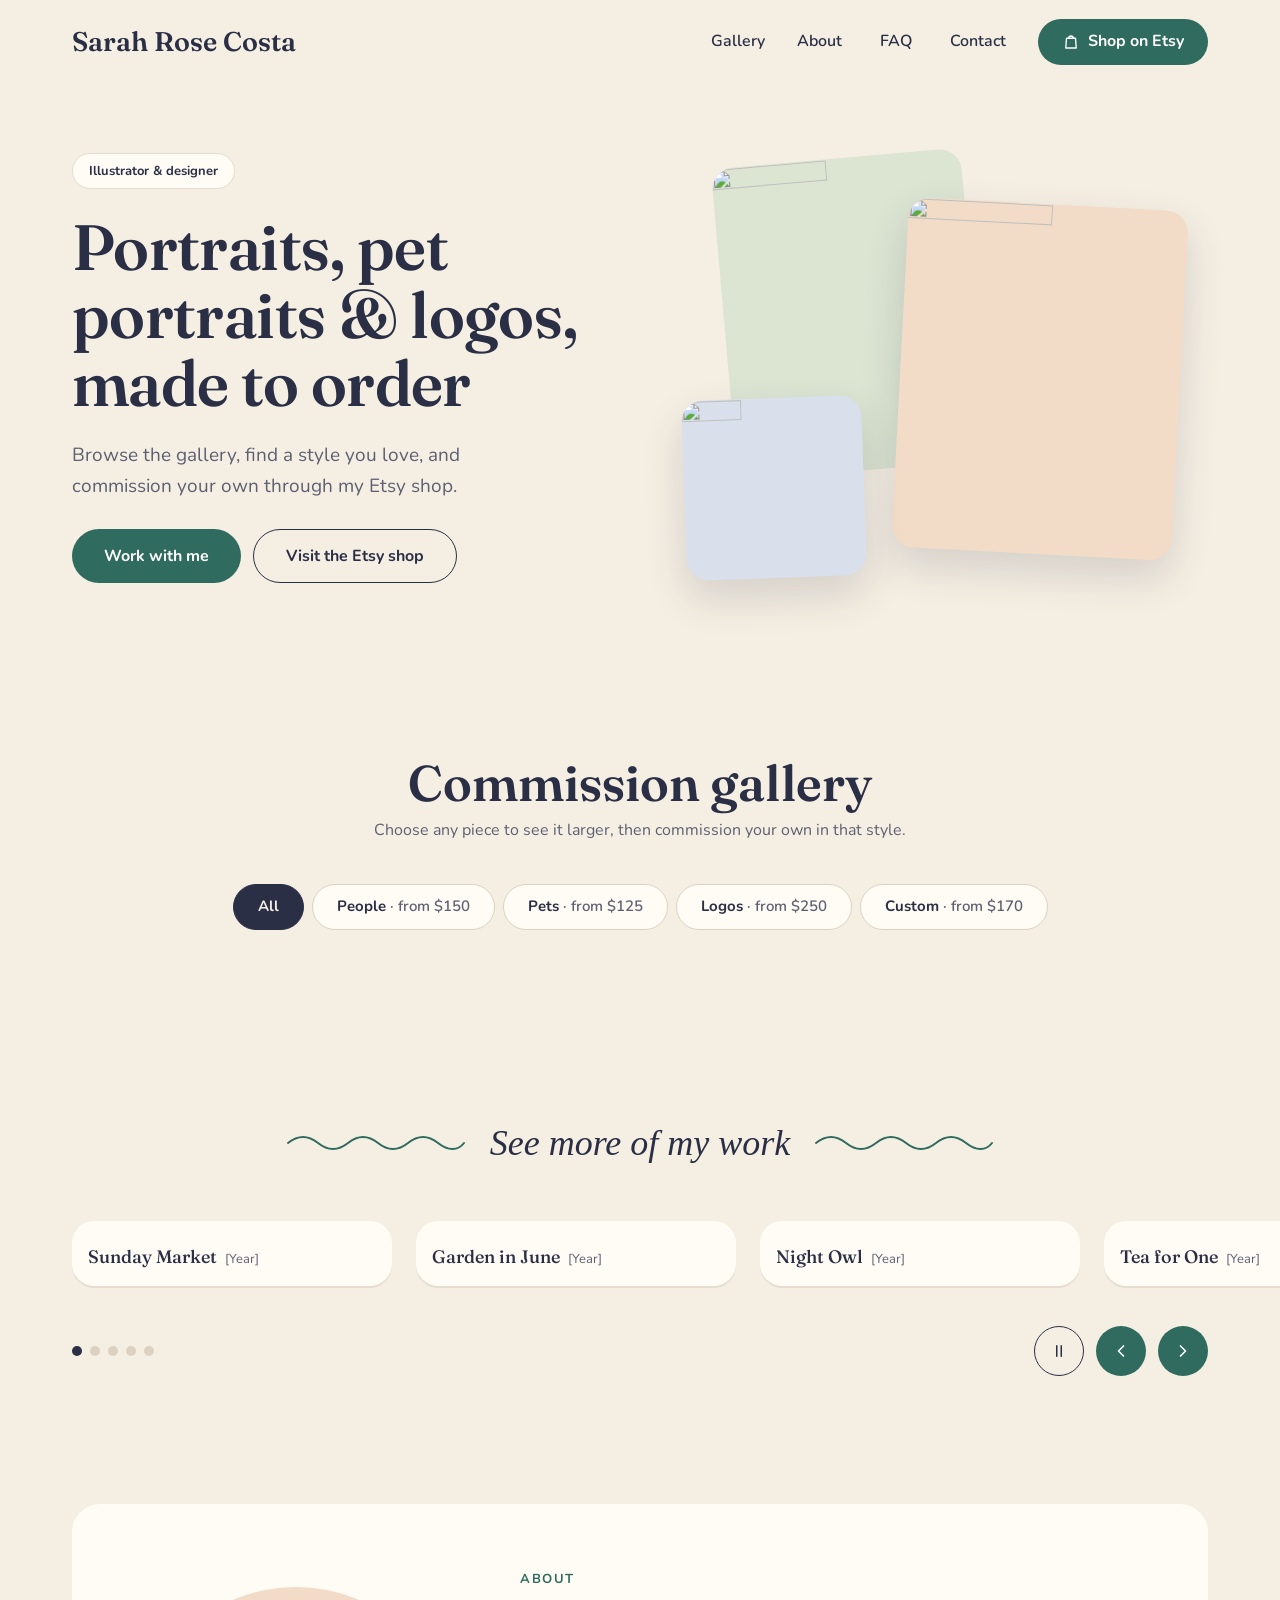
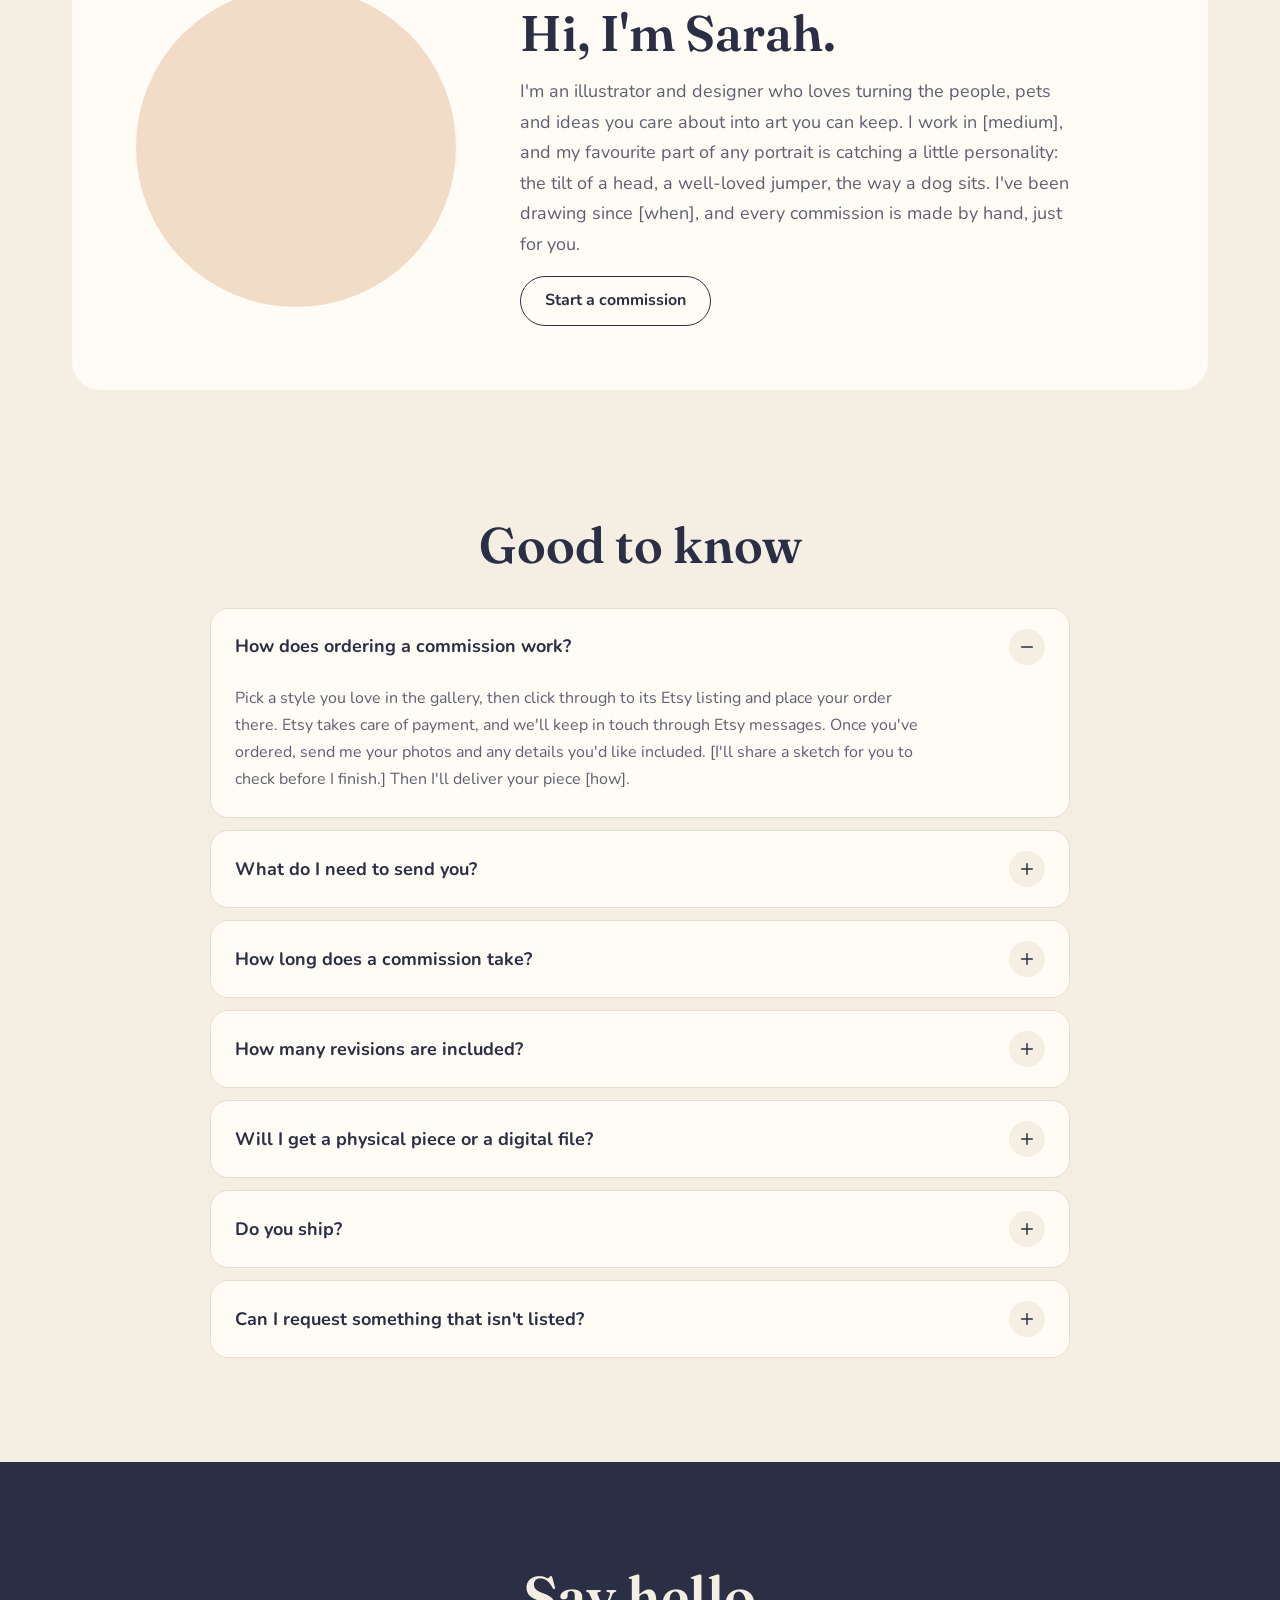
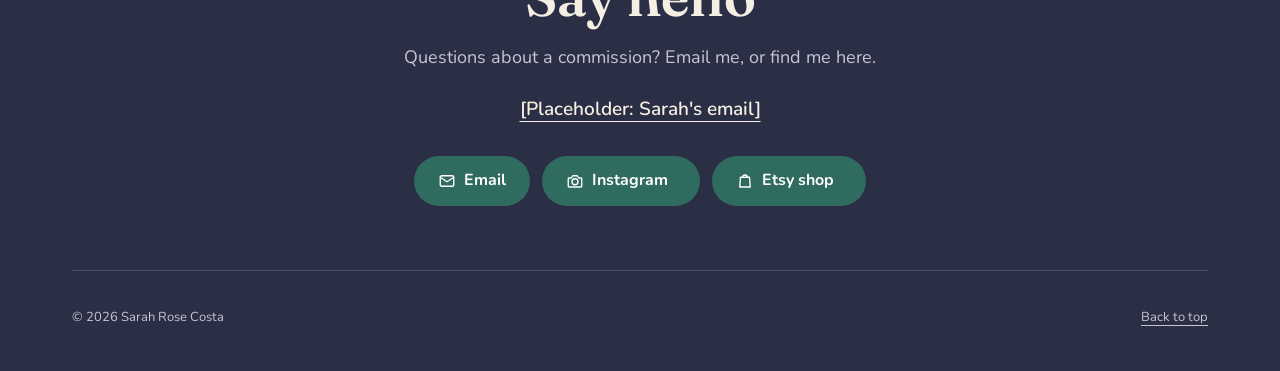
==== commit d238e481: "Milestone 13: draft copy for Sarah to rewrite Adds placeholder copy as a starting point: the 7 offer" ====
--- a/index.html
+++ b/index.html
@@ -146,7 +146,7 @@
         <div class="about-text">
           <p class="about-label">About</p>
           <h2>Hi, I'm Sarah.</h2>
-          <p>[Placeholder: About text from Sarah, 3 to 5 sentences in her own voice.]</p>
+          <p>I'm an illustrator and designer who loves turning the people, pets and ideas you care about into art you can keep. I work in [medium], and my favourite part of any portrait is catching a little personality: the tilt of a head, a well-loved jumper, the way a dog sits. I've been drawing since [when], and every commission is made by hand, just for you.</p>
           <a class="btn btn-outline" href="#gallery">Start a commission</a>
         </div>
       </div>
@@ -158,31 +158,31 @@
       <h2>Good to know</h2>
       <details open>
         <summary>How does ordering a commission work?<span class="faq-icon" aria-hidden="true"><svg width="18" height="18" viewBox="0 0 24 24" fill="none" stroke="currentColor" stroke-width="2" stroke-linecap="round"><path class="faq-plus" d="M12 5v14"/><path d="M5 12h14"/></svg></span></summary>
-        <p>[Placeholder: answer from Sarah.]</p>
+        <p>Pick a style you love in the gallery, then click through to its Etsy listing and place your order there. Etsy takes care of payment, and we'll keep in touch through Etsy messages. Once you've ordered, send me your photos and any details you'd like included. [I'll share a sketch for you to check before I finish.] Then I'll deliver your piece [how].</p>
       </details>
       <details>
         <summary>What do I need to send you?<span class="faq-icon" aria-hidden="true"><svg width="18" height="18" viewBox="0 0 24 24" fill="none" stroke="currentColor" stroke-width="2" stroke-linecap="round"><path class="faq-plus" d="M12 5v14"/><path d="M5 12h14"/></svg></span></summary>
-        <p>[Placeholder: answer from Sarah.]</p>
+        <p>Clear, well-lit photos help the most: a few from different angles, with faces easy to see. For pets, a photo taken at their eye level shows their personality best. Tell me about anything special you'd like included, like a favourite outfit, colours or a background. For a logo, tell me about your business, who it's for, and any styles you like.</p>
       </details>
       <details>
         <summary>How long does a commission take?<span class="faq-icon" aria-hidden="true"><svg width="18" height="18" viewBox="0 0 24 24" fill="none" stroke="currentColor" stroke-width="2" stroke-linecap="round"><path class="faq-plus" d="M12 5v14"/><path d="M5 12h14"/></svg></span></summary>
-        <p>[Placeholder: answer from Sarah.]</p>
+        <p>Most portraits take about [X] weeks from when I have your photos, and logos about [X] weeks. Etsy shows my current processing time on each listing. If you need your piece by a certain date, like a birthday, message me before you order and I'll let you know whether I can make it.</p>
       </details>
       <details>
         <summary>How many revisions are included?<span class="faq-icon" aria-hidden="true"><svg width="18" height="18" viewBox="0 0 24 24" fill="none" stroke="currentColor" stroke-width="2" stroke-linecap="round"><path class="faq-plus" d="M12 5v14"/><path d="M5 12h14"/></svg></span></summary>
-        <p>[Placeholder: answer from Sarah.]</p>
+        <p>Logo Design includes 1 edit and Logo Suite includes 2. For portraits, [I'm happy to make small changes, like colours or little details, before the piece is finished]. [Bigger changes after that may cost extra], and I'll always check with you first.</p>
       </details>
       <details>
         <summary>Will I get a physical piece or a digital file?<span class="faq-icon" aria-hidden="true"><svg width="18" height="18" viewBox="0 0 24 24" fill="none" stroke="currentColor" stroke-width="2" stroke-linecap="round"><path class="faq-plus" d="M12 5v14"/><path d="M5 12h14"/></svg></span></summary>
-        <p>[Placeholder: answer from Sarah.]</p>
+        <p>Each Etsy listing says exactly what you'll receive. [Portraits come as a high-resolution digital file, ready to print at home or with a print shop.] Logos come as digital files for both print and screen, [in PNG, SVG and PDF].</p>
       </details>
       <details>
         <summary>Do you ship?<span class="faq-icon" aria-hidden="true"><svg width="18" height="18" viewBox="0 0 24 24" fill="none" stroke="currentColor" stroke-width="2" stroke-linecap="round"><path class="faq-plus" d="M12 5v14"/><path d="M5 12h14"/></svg></span></summary>
-        <p>[Placeholder: answer from Sarah.]</p>
+        <p>[Digital pieces are delivered through Etsy, so there's nothing to ship.] [If you order a physical piece, I ship within [country] and internationally.] Shipping costs, if any, are shown at checkout on Etsy.</p>
       </details>
       <details>
         <summary>Can I request something that isn't listed?<span class="faq-icon" aria-hidden="true"><svg width="18" height="18" viewBox="0 0 24 24" fill="none" stroke="currentColor" stroke-width="2" stroke-linecap="round"><path class="faq-plus" d="M12 5v14"/><path d="M5 12h14"/></svg></span></summary>
-        <p>[Placeholder: answer from Sarah.]</p>
+        <p>Yes! If your idea doesn't fit one of my listings, that's what the Custom Commission is for. Message me on Etsy or send me an email with what you have in mind, and we'll agree the details and price together before you order.</p>
       </details>
     </section>
 
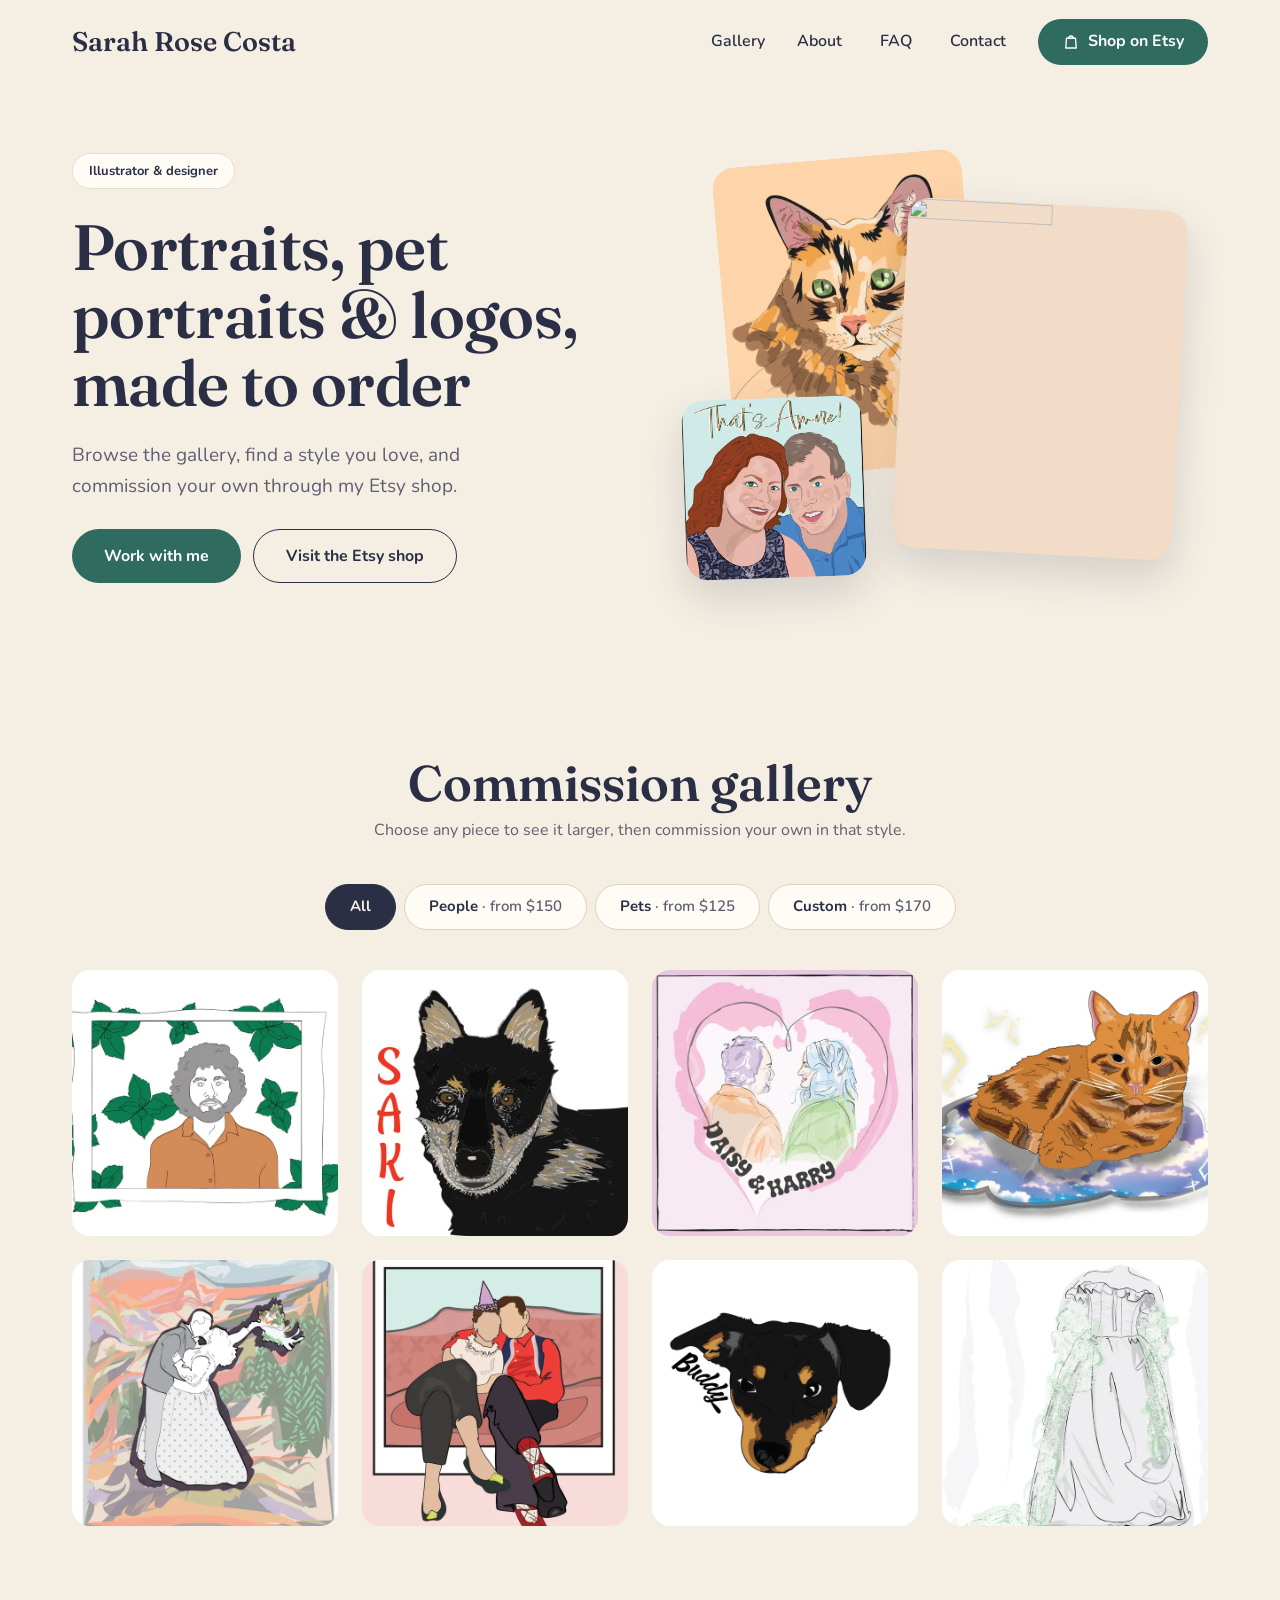
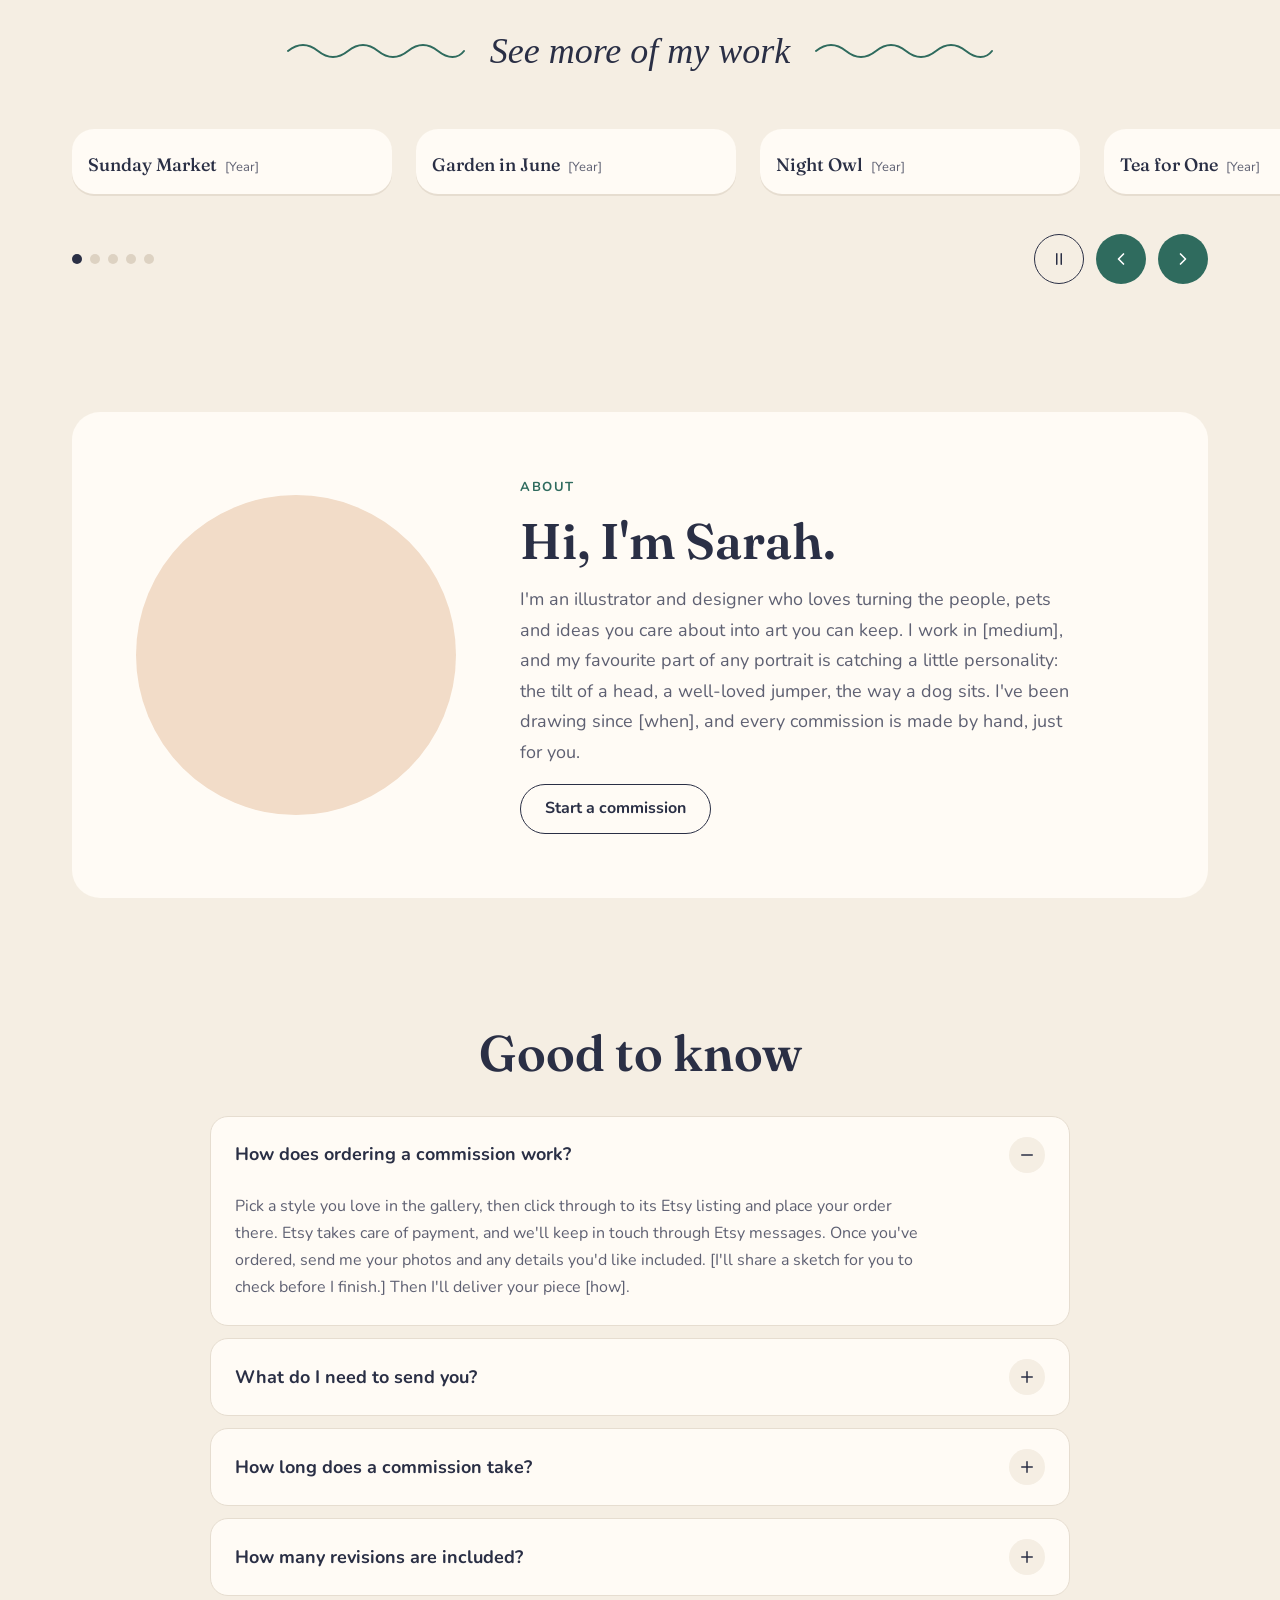
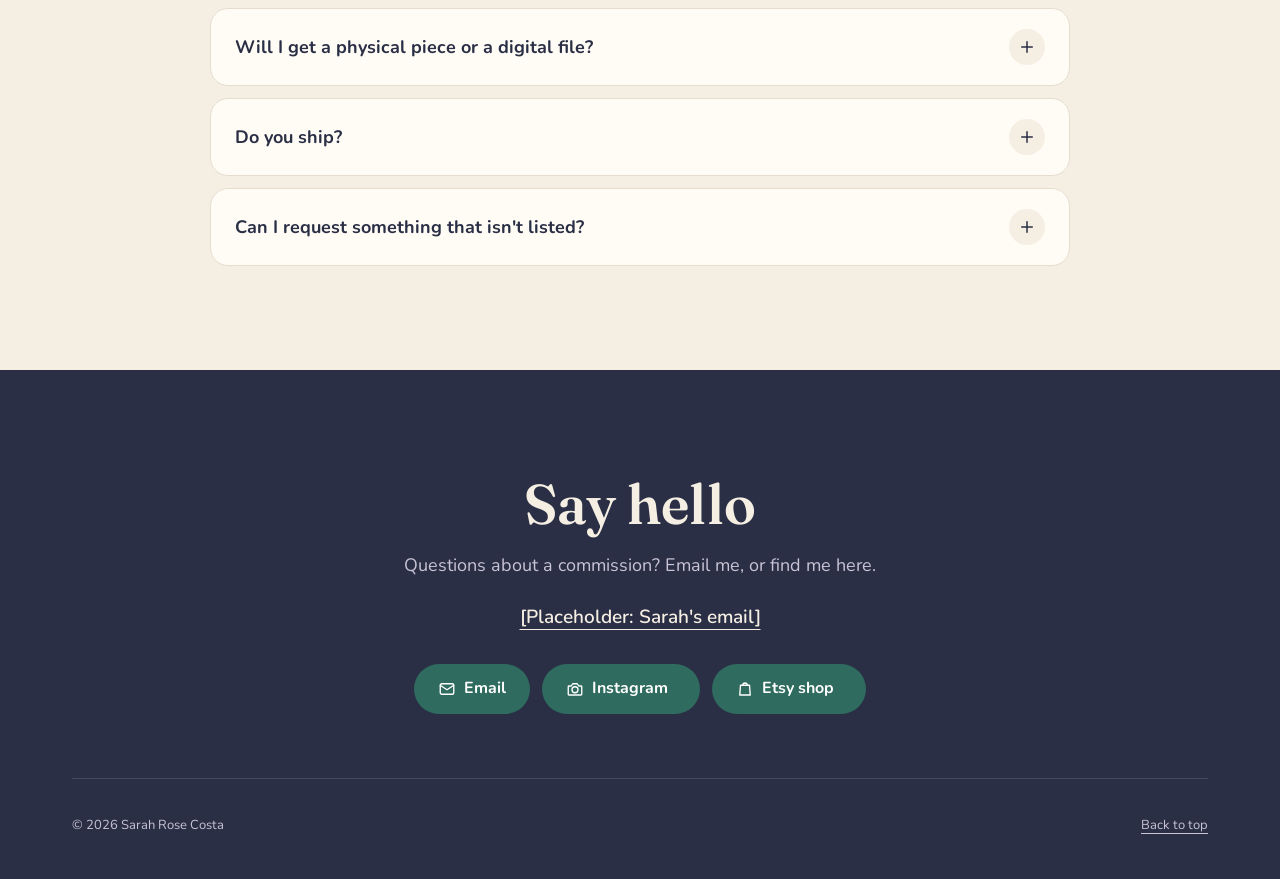
==== commit 7c7bf242: "Milestone 13, part 2: Sarah's Etsy and Instagram links, her first answers Shop and Instagram links p" ====
--- a/index.html
+++ b/index.html
@@ -5,6 +5,16 @@
   <meta name="viewport" content="width=device-width, initial-scale=1">
   <title>Sarah Rose Costa, Illustrator · Custom portraits, pet portraits &amp; logos</title>
   <meta name="description" content="Custom portraits, pet portraits and logos by illustrator Sarah Rose Costa. Browse examples and commission your own on Etsy.">
+  <!-- The site's address appears 3 times below: swap it for the custom domain at launch -->
+  <link rel="canonical" href="https://mitchelldhansen-droid.github.io/Sarah-Website/">
+  <meta property="og:type" content="website">
+  <meta property="og:url" content="https://mitchelldhansen-droid.github.io/Sarah-Website/">
+  <meta property="og:title" content="Sarah Rose Costa, Illustrator">
+  <meta property="og:description" content="Custom portraits, pet portraits and logos by illustrator Sarah Rose Costa. Browse examples and commission your own on Etsy.">
+  <meta property="og:image" content="https://mitchelldhansen-droid.github.io/Sarah-Website/images/og.jpg">
+  <meta name="twitter:card" content="summary_large_image">
+  <link rel="icon" href="favicon.svg" type="image/svg+xml">
+  <link rel="apple-touch-icon" href="apple-touch-icon.png">
   <link rel="preconnect" href="https://fonts.googleapis.com">
   <link rel="preconnect" href="https://fonts.gstatic.com" crossorigin>
   <link rel="stylesheet" href="https://fonts.googleapis.com/css2?family=Fraunces:ital,wght@0,500;0,600;1,500&family=Nunito:wght@400;600;700&display=swap">
@@ -29,7 +39,7 @@
         <li><a href="#contact">Contact</a></li>
       </ul>
     </nav>
-    <a class="btn btn-primary shop-link" href="#" target="_blank" rel="noopener" aria-label="Shop on Etsy (opens in a new tab)">
+    <a class="btn btn-primary shop-link" href="https://www.etsy.com/shop/costaandcraftsstudio" target="_blank" rel="noopener" aria-label="Shop on Etsy (opens in a new tab)">
       <svg class="shop-extra" width="18" height="18" viewBox="0 0 24 24" fill="none" stroke="currentColor" stroke-width="1.8" stroke-linecap="round" stroke-linejoin="round" aria-hidden="true"><path d="M6 7h12l1 13H5L6 7z"/><path d="M9 7a3 3 0 0 1 6 0"/></svg>
       <span>Shop<span class="shop-extra"> on Etsy</span></span>
     </a>
@@ -44,7 +54,7 @@
         <p class="hero-lead">Browse the gallery, find a style you love, and commission your own through my Etsy shop.</p>
         <div class="hero-buttons">
           <a class="btn btn-primary" href="#about">Work with me</a>
-          <a class="btn btn-outline" href="#" target="_blank" rel="noopener" aria-label="Visit the Etsy shop (opens in a new tab)">Visit the Etsy shop</a>
+          <a class="btn btn-outline" href="https://www.etsy.com/shop/costaandcraftsstudio" target="_blank" rel="noopener" aria-label="Visit the Etsy shop (opens in a new tab)">Visit the Etsy shop</a>
         </div>
       </div>
       <!-- Decorative: the same pieces are in the gallery with full alt text -->
@@ -68,9 +78,9 @@
            readers won't announce it -->
       <p class="visually-hidden" id="gallery-status" aria-live="polite"></p>
 
-      <p class="gallery-message" id="gallery-error" hidden>The gallery didn't load. Please refresh, or <a href="#" target="_blank" rel="noopener" aria-label="visit the Etsy shop (opens in a new tab)">visit the Etsy shop</a>.</p>
+      <p class="gallery-message" id="gallery-error" hidden>The gallery didn't load. Please refresh, or <a href="https://www.etsy.com/shop/costaandcraftsstudio" target="_blank" rel="noopener" aria-label="visit the Etsy shop (opens in a new tab)">visit the Etsy shop</a>.</p>
       <noscript>
-        <p class="gallery-message">The gallery needs JavaScript to show. You can browse my work on <a href="#" target="_blank" rel="noopener" aria-label="my Etsy shop (opens in a new tab)">my Etsy shop</a>.</p>
+        <p class="gallery-message">The gallery needs JavaScript to show. You can browse my work on <a href="https://www.etsy.com/shop/costaandcraftsstudio" target="_blank" rel="noopener" aria-label="my Etsy shop (opens in a new tab)">my Etsy shop</a>.</p>
       </noscript>
 
       <template id="tile-template">
@@ -200,13 +210,13 @@
           </a>
         </li>
         <li>
-          <a class="btn btn-primary" href="#" target="_blank" rel="noopener">
+          <a class="btn btn-primary" href="https://www.instagram.com/costaandcraftsstudio/" target="_blank" rel="noopener">
             <svg width="18" height="18" viewBox="0 0 24 24" fill="none" stroke="currentColor" stroke-width="1.8" stroke-linecap="round" stroke-linejoin="round" aria-hidden="true"><path d="M4 8h3l2-3h6l2 3h3a1 1 0 0 1 1 1v10a1 1 0 0 1-1 1H4a1 1 0 0 1-1-1V9a1 1 0 0 1 1-1z"/><circle cx="12" cy="13" r="4"/></svg>
             Instagram<span class="visually-hidden"> (opens in a new tab)</span>
           </a>
         </li>
         <li>
-          <a class="btn btn-primary" href="#" target="_blank" rel="noopener">
+          <a class="btn btn-primary" href="https://www.etsy.com/shop/costaandcraftsstudio" target="_blank" rel="noopener">
             <svg width="18" height="18" viewBox="0 0 24 24" fill="none" stroke="currentColor" stroke-width="1.8" stroke-linecap="round" stroke-linejoin="round" aria-hidden="true"><path d="M6 7h12l1 13H5L6 7z"/><path d="M9 7a3 3 0 0 1 6 0"/></svg>
             Etsy shop<span class="visually-hidden"> (opens in a new tab)</span>
           </a>
@@ -224,7 +234,7 @@
 
   <!-- Lightbox, filled and opened by js/lightbox.js. data-shop-url is where
        Etsy buttons go when an offering has no listing link yet. -->
-  <dialog class="lightbox" id="lightbox" aria-labelledby="lightbox-title" data-shop-url="#">
+  <dialog class="lightbox" id="lightbox" aria-labelledby="lightbox-title" data-shop-url="https://www.etsy.com/shop/costaandcraftsstudio">
     <div class="lightbox-panel">
       <button class="lightbox-close" type="button" aria-label="Close" autofocus>
         <svg width="20" height="20" viewBox="0 0 24 24" fill="none" stroke="currentColor" stroke-width="2" stroke-linecap="round" aria-hidden="true"><path d="M18 6L6 18"/><path d="M6 6l12 12"/></svg>
--- a/css/styles.css
+++ b/css/styles.css
@@ -1254,7 +1254,7 @@
 .lightbox-art {
   width: 100%;
   max-height: 65dvh;
-  aspect-ratio: 4 / 5;
+  aspect-ratio: var(--art-ratio, 4 / 5); /* the art's own shape, set by lightbox.js */
   overflow: hidden;
   border-radius: var(--radius-tile);
   background: var(--piece-tint);
@@ -1450,12 +1450,14 @@
     right: var(--space-4);
   }
 
-  /* Full panel height; the width follows from the 4:5 shape */
+  /* Full panel height; the width follows from the 4:5 shape. Always 4:5 here:
+     the art's own shape would push a wide piece out of the panel. */
   .lightbox-art {
     flex-shrink: 0;
     width: auto;
     height: 100%;
     max-height: none;
+    aspect-ratio: 4 / 5;
   }
 
   /* A long description scrolls inside this column. "safe" keeps the top
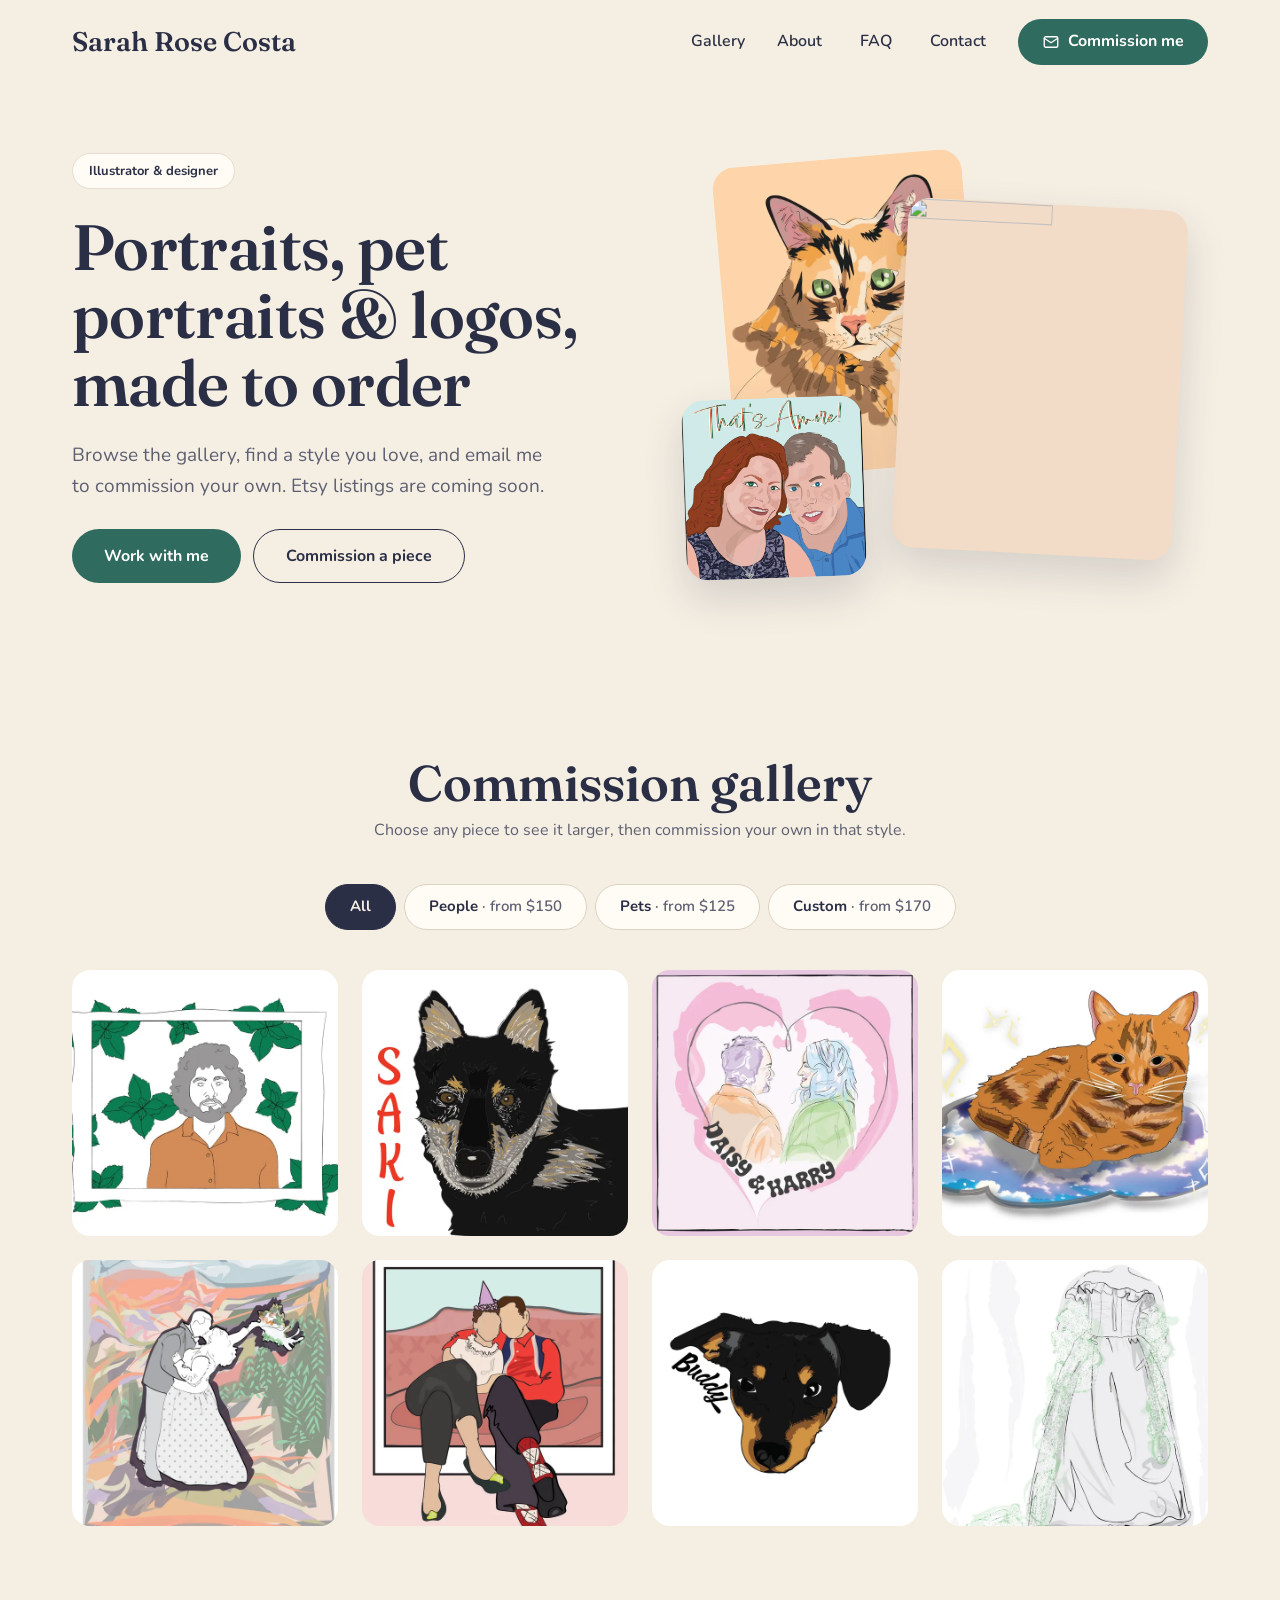
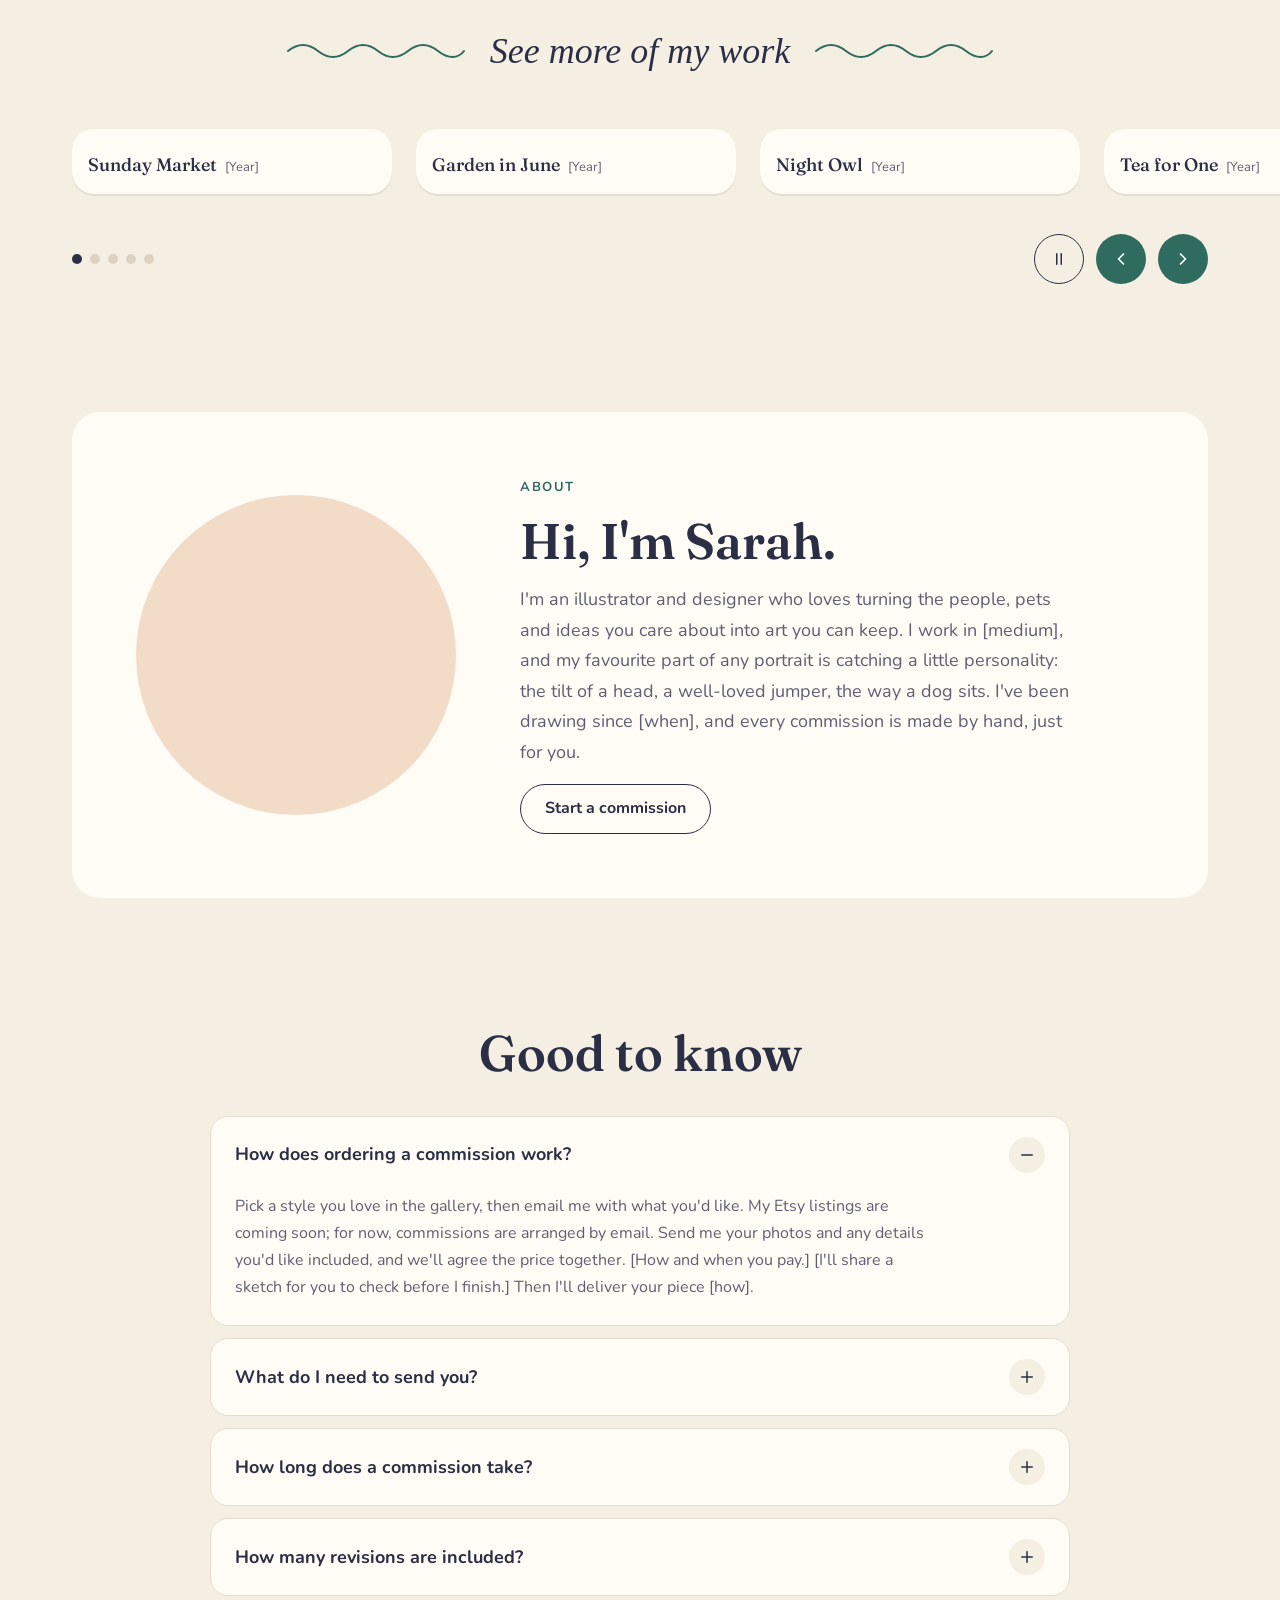
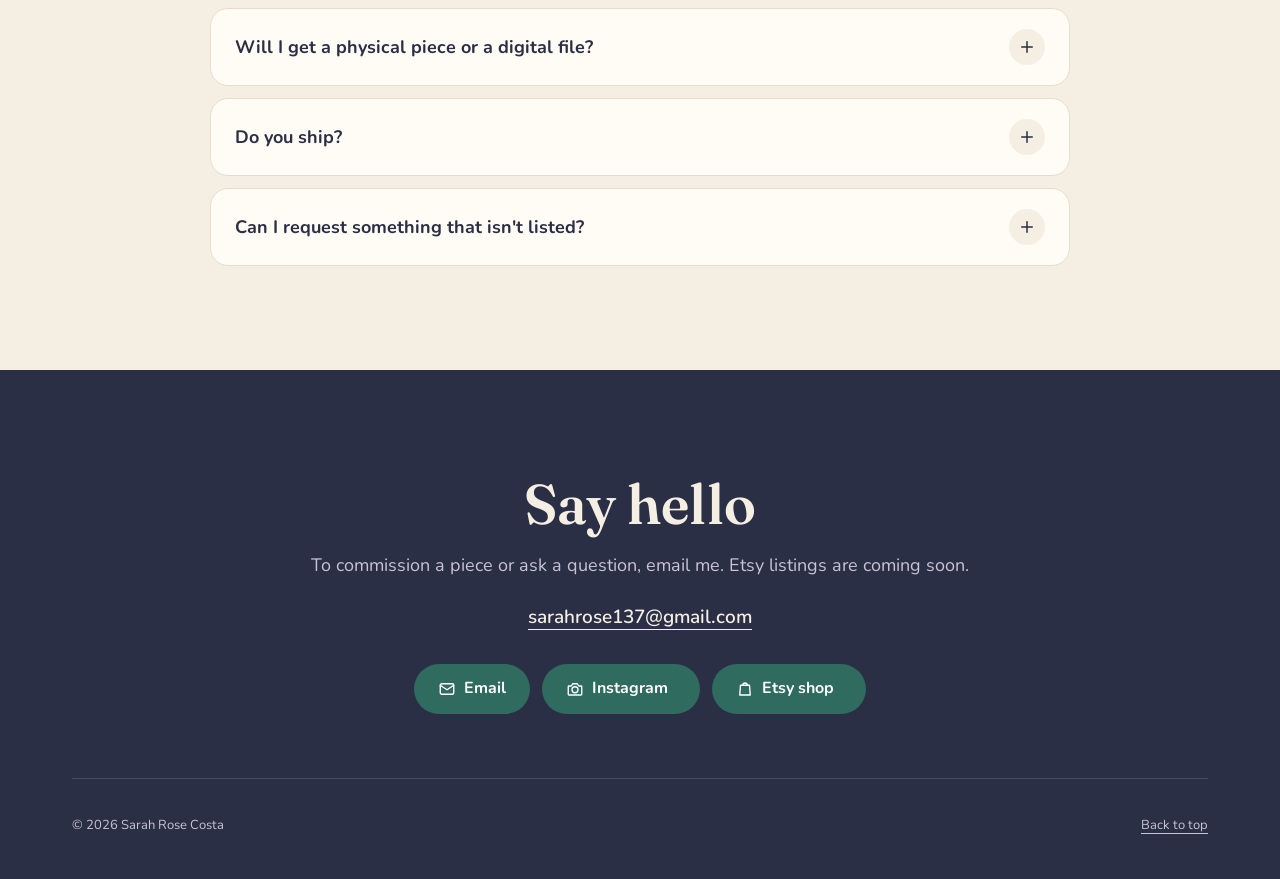
==== commit a87f46a5: "Milestone 13, part 3: commissions by email until Etsy listings are up Header, hero and lightbox comm" ====
--- a/index.html
+++ b/index.html
@@ -4,13 +4,13 @@
   <meta charset="utf-8">
   <meta name="viewport" content="width=device-width, initial-scale=1">
   <title>Sarah Rose Costa, Illustrator · Custom portraits, pet portraits &amp; logos</title>
-  <meta name="description" content="Custom portraits, pet portraits and logos by illustrator Sarah Rose Costa. Browse examples and commission your own on Etsy.">
+  <meta name="description" content="Custom portraits, pet portraits and logos by illustrator Sarah Rose Costa. Browse examples and commission your own by email.">
   <!-- The site's address appears 3 times below: swap it for the custom domain at launch -->
   <link rel="canonical" href="https://mitchelldhansen-droid.github.io/Sarah-Website/">
   <meta property="og:type" content="website">
   <meta property="og:url" content="https://mitchelldhansen-droid.github.io/Sarah-Website/">
   <meta property="og:title" content="Sarah Rose Costa, Illustrator">
-  <meta property="og:description" content="Custom portraits, pet portraits and logos by illustrator Sarah Rose Costa. Browse examples and commission your own on Etsy.">
+  <meta property="og:description" content="Custom portraits, pet portraits and logos by illustrator Sarah Rose Costa. Browse examples and commission your own by email.">
   <meta property="og:image" content="https://mitchelldhansen-droid.github.io/Sarah-Website/images/og.jpg">
   <meta name="twitter:card" content="summary_large_image">
   <link rel="icon" href="favicon.svg" type="image/svg+xml">
@@ -39,9 +39,11 @@
         <li><a href="#contact">Contact</a></li>
       </ul>
     </nav>
-    <a class="btn btn-primary shop-link" href="https://www.etsy.com/shop/costaandcraftsstudio" target="_blank" rel="noopener" aria-label="Shop on Etsy (opens in a new tab)">
-      <svg class="shop-extra" width="18" height="18" viewBox="0 0 24 24" fill="none" stroke="currentColor" stroke-width="1.8" stroke-linecap="round" stroke-linejoin="round" aria-hidden="true"><path d="M6 7h12l1 13H5L6 7z"/><path d="M9 7a3 3 0 0 1 6 0"/></svg>
-      <span>Shop<span class="shop-extra"> on Etsy</span></span>
+    <!-- Commissions are by email until Sarah's Etsy listings are up; then
+         this goes back to "Shop on Etsy" (the shop-link classes stay for that) -->
+    <a class="btn btn-primary shop-link" href="#contact">
+      <svg class="shop-extra" width="18" height="18" viewBox="0 0 24 24" fill="none" stroke="currentColor" stroke-width="1.8" stroke-linecap="round" stroke-linejoin="round" aria-hidden="true"><rect x="3" y="5" width="18" height="14" rx="2"/><path d="M3 7l9 6 9-6"/></svg>
+      <span>Commission<span class="shop-extra"> me</span></span>
     </a>
   </header>
 
@@ -51,10 +53,10 @@
       <div class="hero-text">
         <p class="eyebrow">Illustrator &amp; designer</p>
         <h1>Portraits, pet portraits &amp; logos, made to order</h1>
-        <p class="hero-lead">Browse the gallery, find a style you love, and commission your own through my Etsy shop.</p>
+        <p class="hero-lead">Browse the gallery, find a style you love, and email me to commission your own. Etsy listings are coming soon.</p>
         <div class="hero-buttons">
           <a class="btn btn-primary" href="#about">Work with me</a>
-          <a class="btn btn-outline" href="https://www.etsy.com/shop/costaandcraftsstudio" target="_blank" rel="noopener" aria-label="Visit the Etsy shop (opens in a new tab)">Visit the Etsy shop</a>
+          <a class="btn btn-outline" href="#contact">Commission a piece</a>
         </div>
       </div>
       <!-- Decorative: the same pieces are in the gallery with full alt text -->
@@ -78,9 +80,9 @@
            readers won't announce it -->
       <p class="visually-hidden" id="gallery-status" aria-live="polite"></p>
 
-      <p class="gallery-message" id="gallery-error" hidden>The gallery didn't load. Please refresh, or <a href="https://www.etsy.com/shop/costaandcraftsstudio" target="_blank" rel="noopener" aria-label="visit the Etsy shop (opens in a new tab)">visit the Etsy shop</a>.</p>
+      <p class="gallery-message" id="gallery-error" hidden>The gallery didn't load. Please refresh, or <a href="https://www.instagram.com/costaandcraftsstudio/" target="_blank" rel="noopener" aria-label="see my work on Instagram (opens in a new tab)">see my work on Instagram</a>.</p>
       <noscript>
-        <p class="gallery-message">The gallery needs JavaScript to show. You can browse my work on <a href="https://www.etsy.com/shop/costaandcraftsstudio" target="_blank" rel="noopener" aria-label="my Etsy shop (opens in a new tab)">my Etsy shop</a>.</p>
+        <p class="gallery-message">The gallery needs JavaScript to show. You can see my work on <a href="https://www.instagram.com/costaandcraftsstudio/" target="_blank" rel="noopener" aria-label="Instagram (opens in a new tab)">Instagram</a>.</p>
       </noscript>
 
       <template id="tile-template">
@@ -168,7 +170,7 @@
       <h2>Good to know</h2>
       <details open>
         <summary>How does ordering a commission work?<span class="faq-icon" aria-hidden="true"><svg width="18" height="18" viewBox="0 0 24 24" fill="none" stroke="currentColor" stroke-width="2" stroke-linecap="round"><path class="faq-plus" d="M12 5v14"/><path d="M5 12h14"/></svg></span></summary>
-        <p>Pick a style you love in the gallery, then click through to its Etsy listing and place your order there. Etsy takes care of payment, and we'll keep in touch through Etsy messages. Once you've ordered, send me your photos and any details you'd like included. [I'll share a sketch for you to check before I finish.] Then I'll deliver your piece [how].</p>
+        <p>Pick a style you love in the gallery, then email me with what you'd like. My Etsy listings are coming soon; for now, commissions are arranged by email. Send me your photos and any details you'd like included, and we'll agree the price together. [How and when you pay.] [I'll share a sketch for you to check before I finish.] Then I'll deliver your piece [how].</p>
       </details>
       <details>
         <summary>What do I need to send you?<span class="faq-icon" aria-hidden="true"><svg width="18" height="18" viewBox="0 0 24 24" fill="none" stroke="currentColor" stroke-width="2" stroke-linecap="round"><path class="faq-plus" d="M12 5v14"/><path d="M5 12h14"/></svg></span></summary>
@@ -176,7 +178,7 @@
       </details>
       <details>
         <summary>How long does a commission take?<span class="faq-icon" aria-hidden="true"><svg width="18" height="18" viewBox="0 0 24 24" fill="none" stroke="currentColor" stroke-width="2" stroke-linecap="round"><path class="faq-plus" d="M12 5v14"/><path d="M5 12h14"/></svg></span></summary>
-        <p>Most portraits take about [X] weeks from when I have your photos, and logos about [X] weeks. Etsy shows my current processing time on each listing. If you need your piece by a certain date, like a birthday, message me before you order and I'll let you know whether I can make it.</p>
+        <p>Most portraits take about [X] weeks from when I have your photos, and logos about [X] weeks. If you need your piece by a certain date, like a birthday, tell me when you email and I'll let you know whether I can make it.</p>
       </details>
       <details>
         <summary>How many revisions are included?<span class="faq-icon" aria-hidden="true"><svg width="18" height="18" viewBox="0 0 24 24" fill="none" stroke="currentColor" stroke-width="2" stroke-linecap="round"><path class="faq-plus" d="M12 5v14"/><path d="M5 12h14"/></svg></span></summary>
@@ -184,15 +186,15 @@
       </details>
       <details>
         <summary>Will I get a physical piece or a digital file?<span class="faq-icon" aria-hidden="true"><svg width="18" height="18" viewBox="0 0 24 24" fill="none" stroke="currentColor" stroke-width="2" stroke-linecap="round"><path class="faq-plus" d="M12 5v14"/><path d="M5 12h14"/></svg></span></summary>
-        <p>Each Etsy listing says exactly what you'll receive. [Portraits come as a high-resolution digital file, ready to print at home or with a print shop.] Logos come as digital files for both print and screen, [in PNG, SVG and PDF].</p>
+        <p>I'll confirm exactly what you'll receive before I start. [Portraits come as a high-resolution digital file, ready to print at home or with a print shop.] Logos come as digital files for both print and screen, [in PNG, SVG and PDF].</p>
       </details>
       <details>
         <summary>Do you ship?<span class="faq-icon" aria-hidden="true"><svg width="18" height="18" viewBox="0 0 24 24" fill="none" stroke="currentColor" stroke-width="2" stroke-linecap="round"><path class="faq-plus" d="M12 5v14"/><path d="M5 12h14"/></svg></span></summary>
-        <p>[Digital pieces are delivered through Etsy, so there's nothing to ship.] [If you order a physical piece, I ship within [country] and internationally.] Shipping costs, if any, are shown at checkout on Etsy.</p>
+        <p>[Digital pieces are delivered by email, so there's nothing to ship.] [If you order a physical piece, I ship within [country] and internationally.] If there's a shipping cost, I'll tell you before you pay.</p>
       </details>
       <details>
         <summary>Can I request something that isn't listed?<span class="faq-icon" aria-hidden="true"><svg width="18" height="18" viewBox="0 0 24 24" fill="none" stroke="currentColor" stroke-width="2" stroke-linecap="round"><path class="faq-plus" d="M12 5v14"/><path d="M5 12h14"/></svg></span></summary>
-        <p>Yes! If your idea doesn't fit one of my listings, that's what the Custom Commission is for. Message me on Etsy or send me an email with what you have in mind, and we'll agree the details and price together before you order.</p>
+        <p>Yes! If your idea doesn't fit one of my offerings, that's what the Custom Commission is for. Email me with what you have in mind, and we'll agree the details and price together before I start.</p>
       </details>
     </section>
 
@@ -200,11 +202,11 @@
          background, so they read as one band -->
     <section id="contact" class="band contact">
       <h2>Say hello</h2>
-      <p>Questions about a commission? Email me, or find me here.</p>
-      <a class="band-email" href="#">[Placeholder: Sarah's email]</a>
+      <p>To commission a piece or ask a question, email me. Etsy listings are coming soon.</p>
+      <a class="band-email" href="mailto:sarahrose137@gmail.com">sarahrose137@gmail.com</a>
       <ul class="band-links" role="list">
         <li>
-          <a class="btn btn-primary" href="#">
+          <a class="btn btn-primary" href="mailto:sarahrose137@gmail.com">
             <svg width="18" height="18" viewBox="0 0 24 24" fill="none" stroke="currentColor" stroke-width="1.8" stroke-linecap="round" stroke-linejoin="round" aria-hidden="true"><rect x="3" y="5" width="18" height="14" rx="2"/><path d="M3 7l9 6 9-6"/></svg>
             Email
           </a>
@@ -232,9 +234,9 @@
     </div>
   </footer>
 
-  <!-- Lightbox, filled and opened by js/lightbox.js. data-shop-url is where
-       Etsy buttons go when an offering has no listing link yet. -->
-  <dialog class="lightbox" id="lightbox" aria-labelledby="lightbox-title" data-shop-url="https://www.etsy.com/shop/costaandcraftsstudio">
+  <!-- Lightbox, filled and opened by js/lightbox.js. An offering with no Etsy
+       listing link yet sends its button to the contact section instead. -->
+  <dialog class="lightbox" id="lightbox" aria-labelledby="lightbox-title">
     <div class="lightbox-panel">
       <button class="lightbox-close" type="button" aria-label="Close" autofocus>
         <svg width="20" height="20" viewBox="0 0 24 24" fill="none" stroke="currentColor" stroke-width="2" stroke-linecap="round" aria-hidden="true"><path d="M18 6L6 18"/><path d="M6 6l12 12"/></svg>
